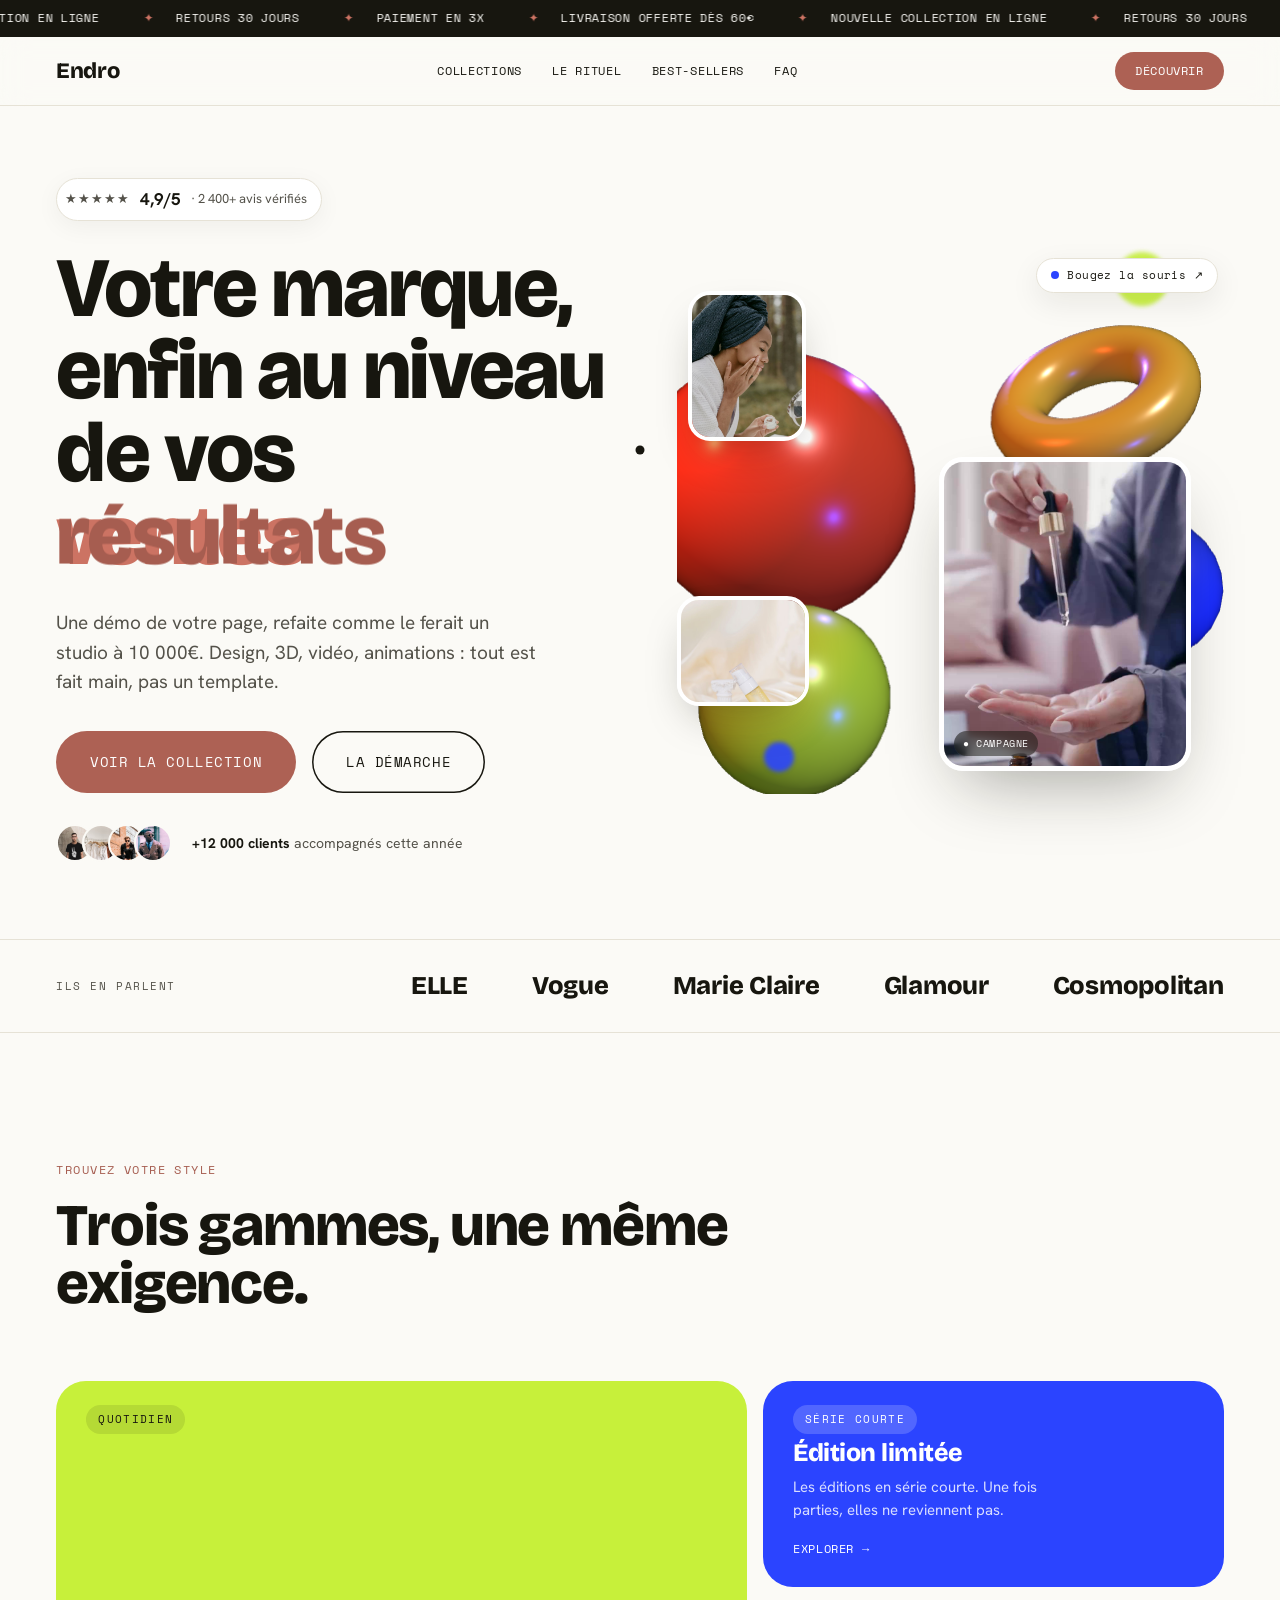
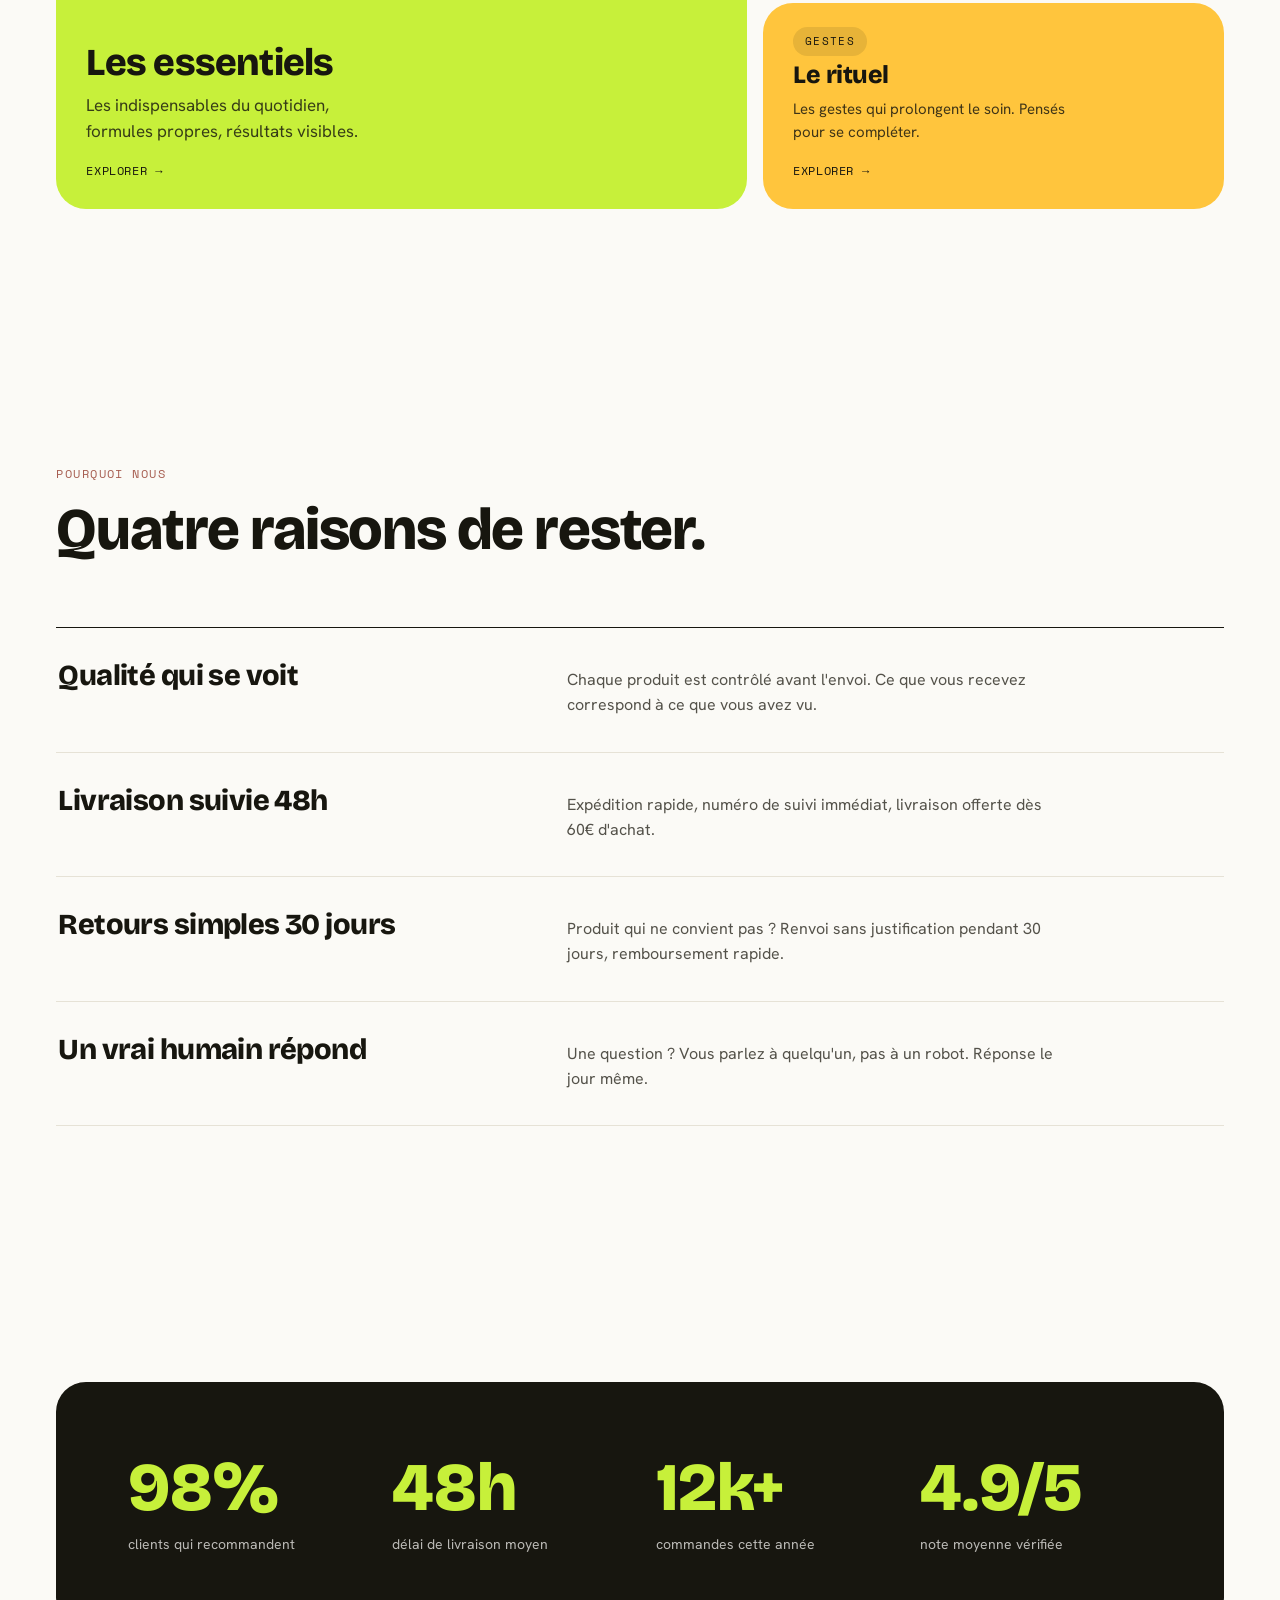
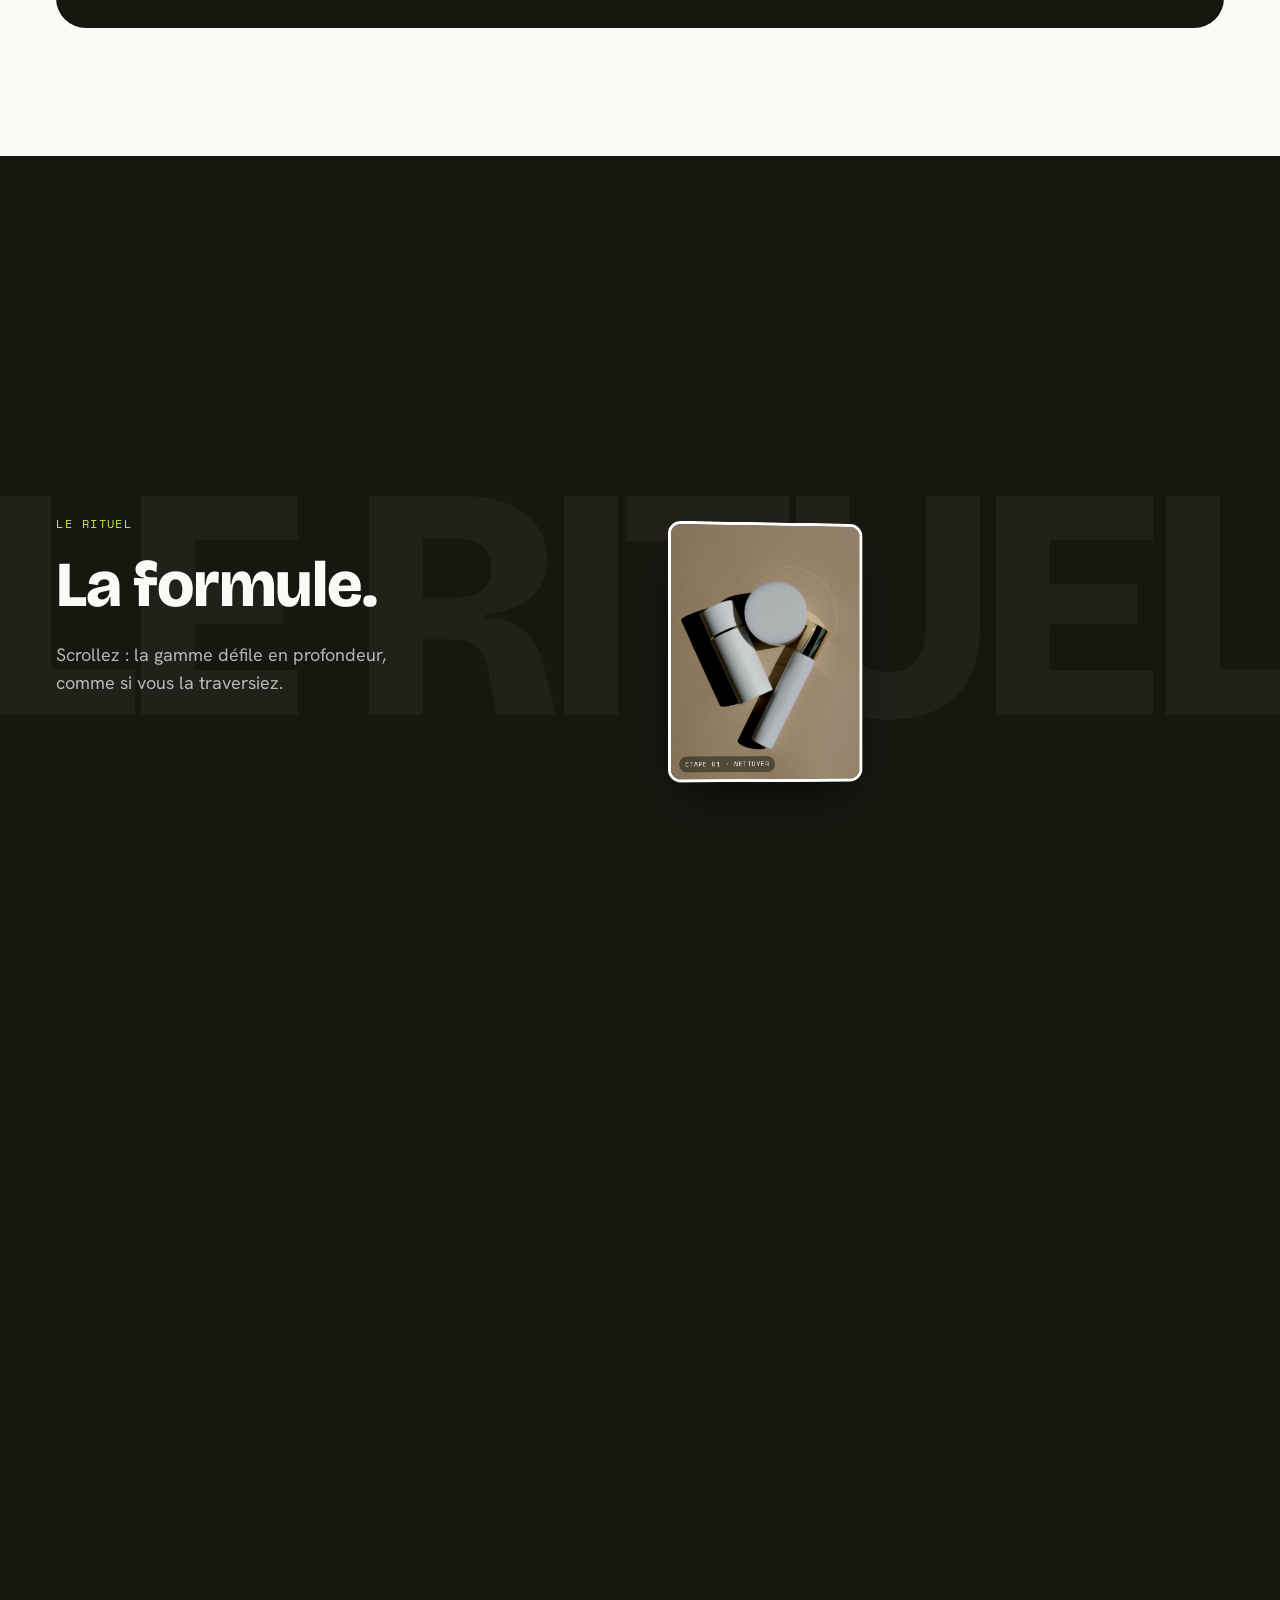
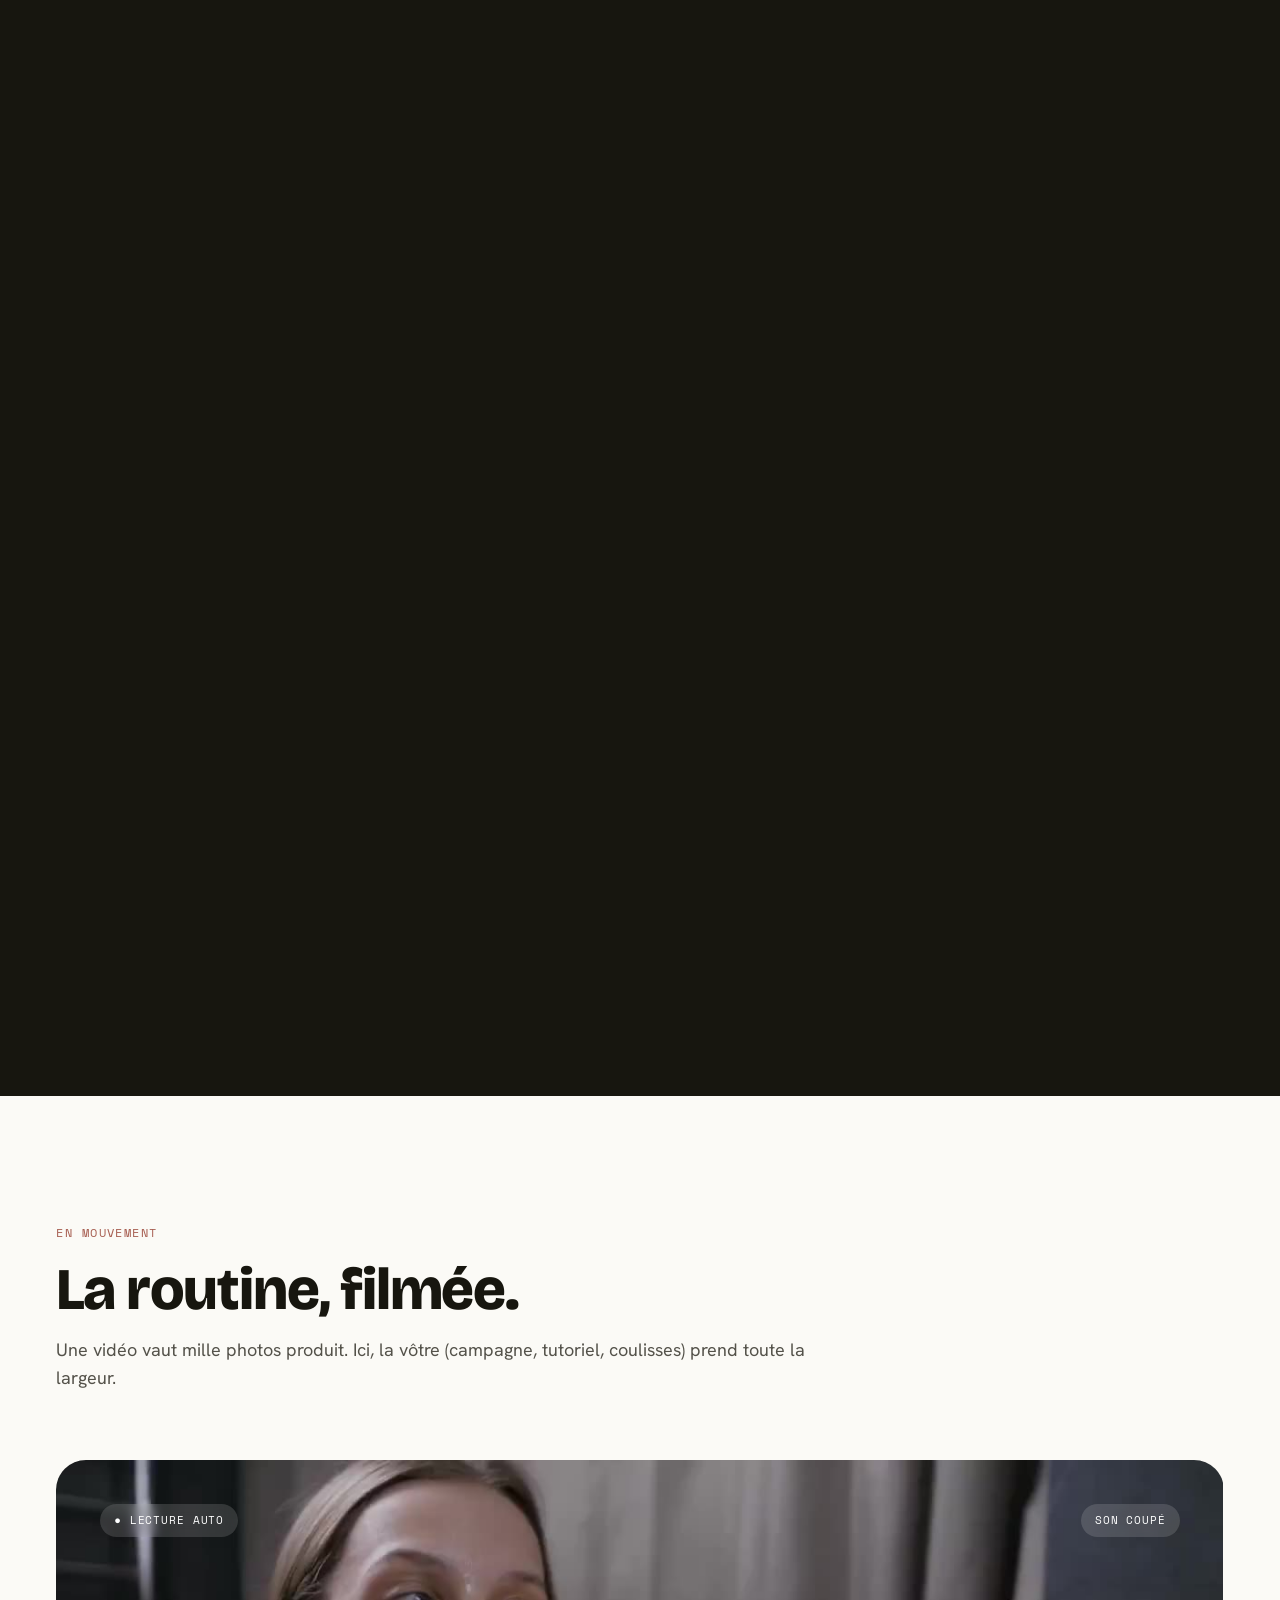
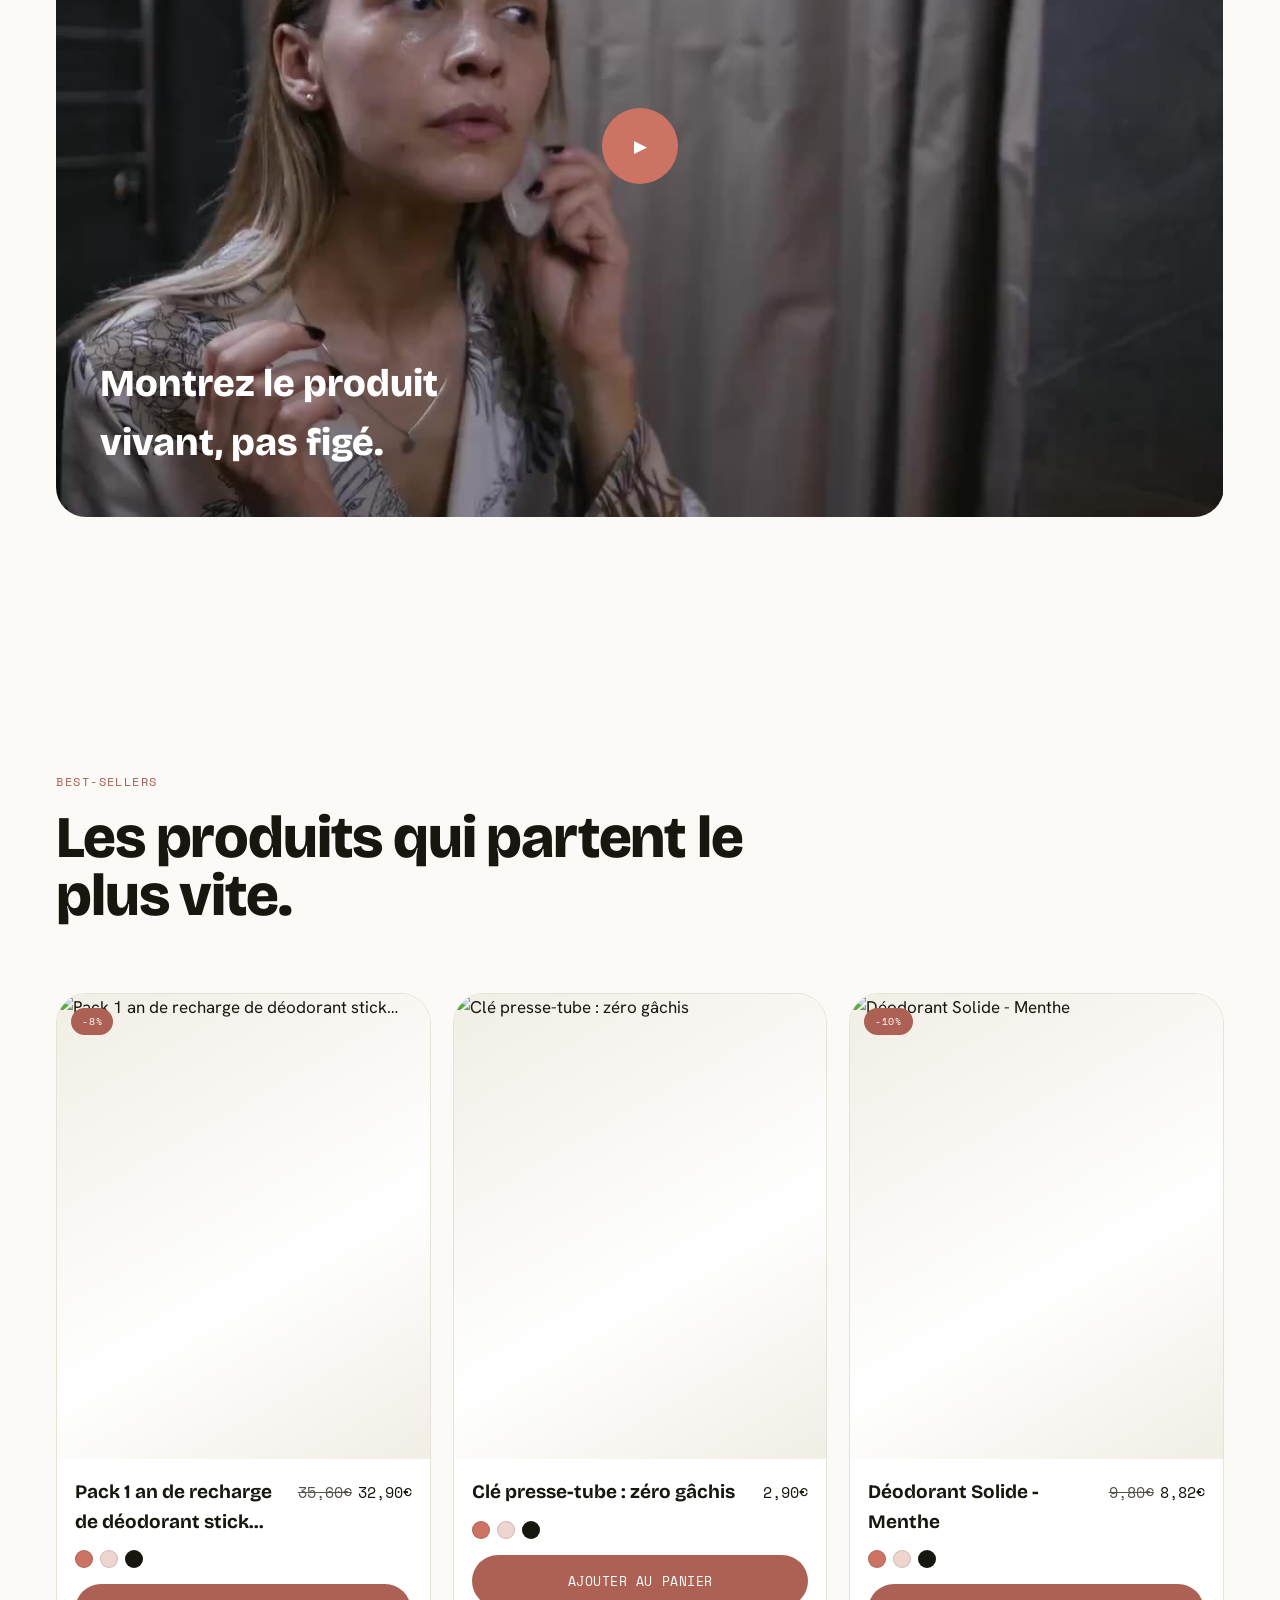
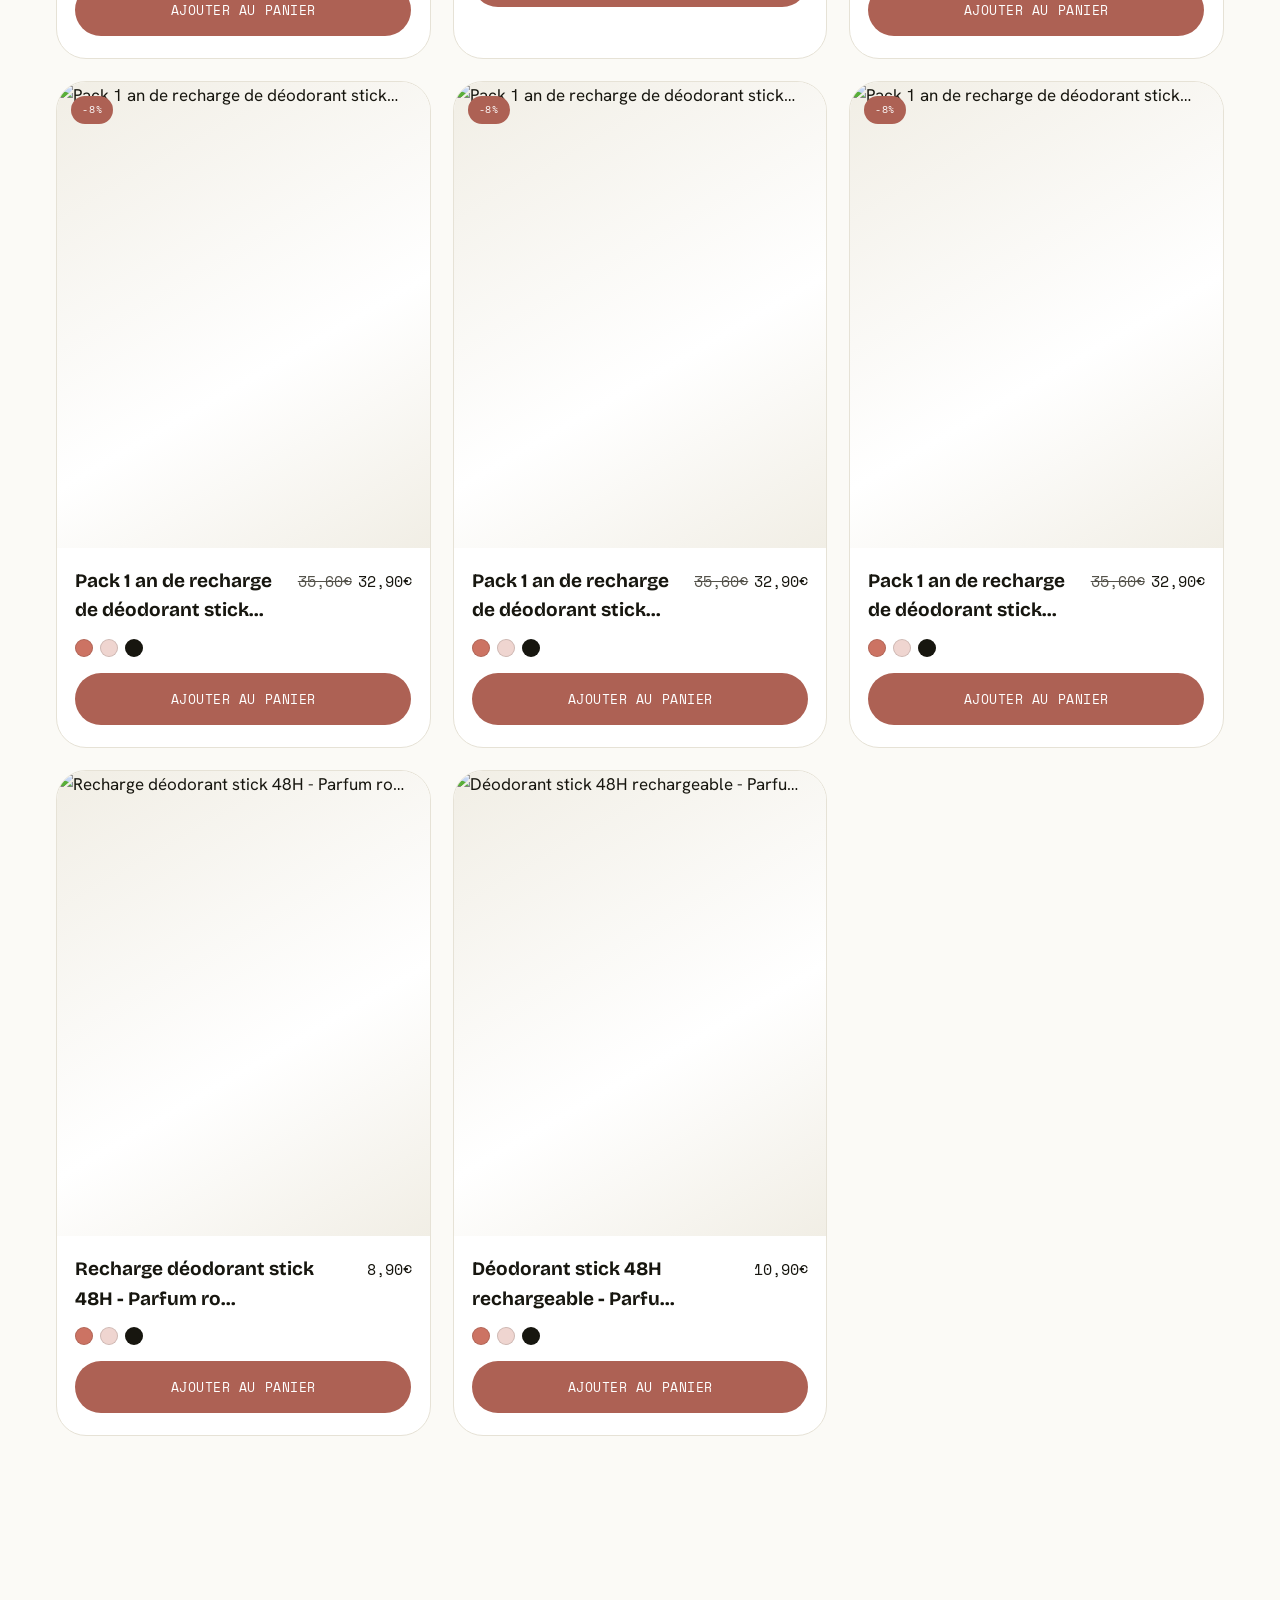
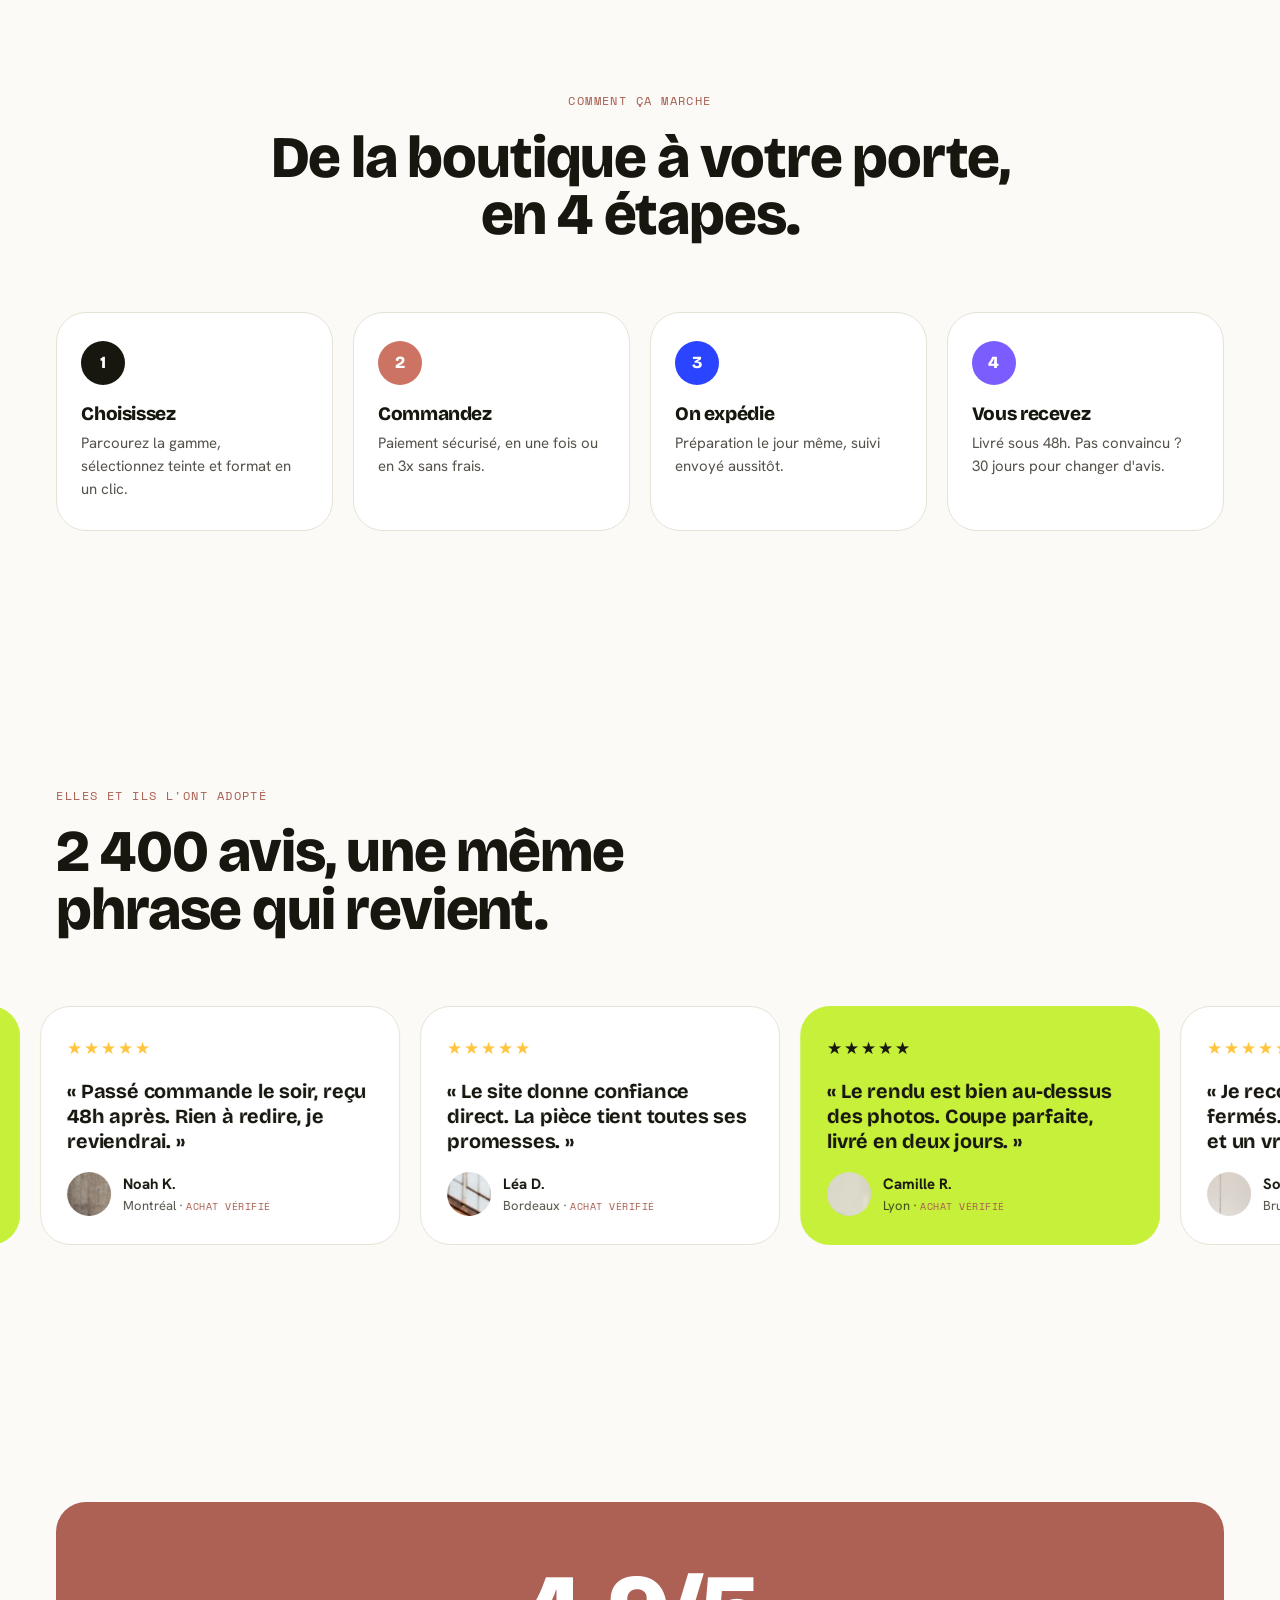
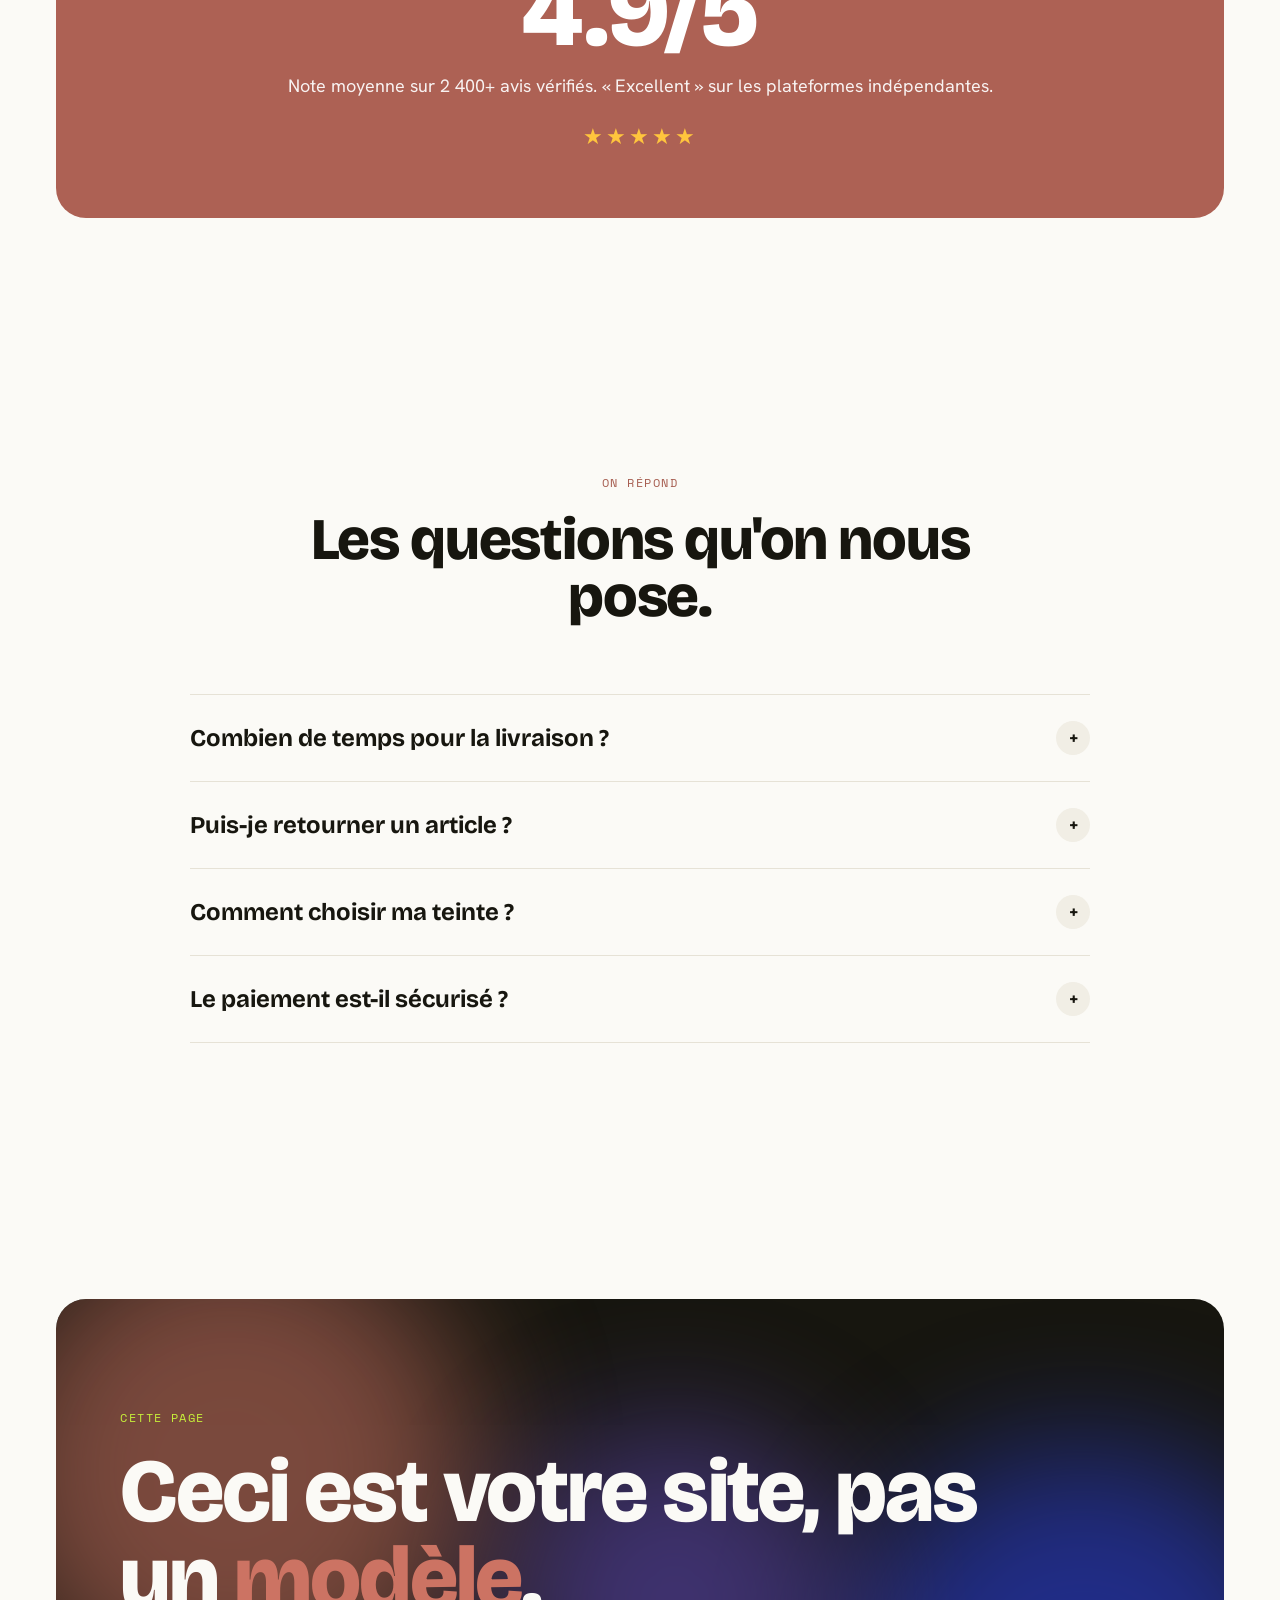
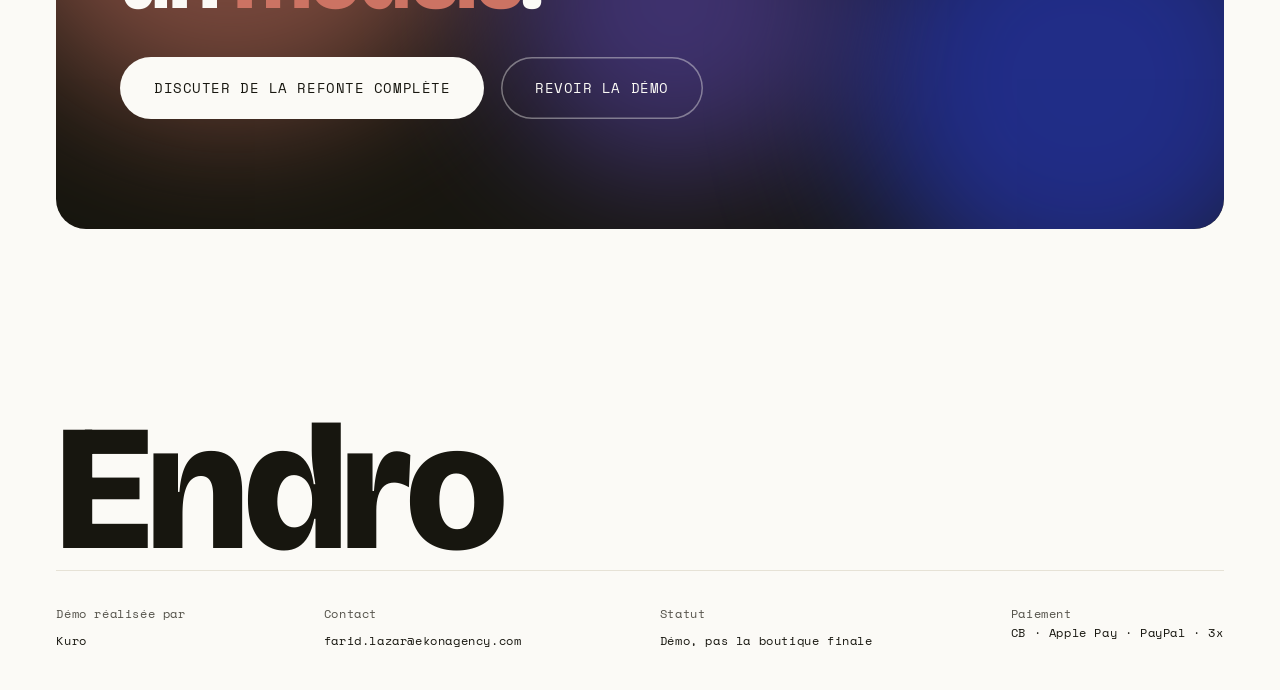
==== endro/index.html @ c8b5a2d0 "Demos beaute (corrections: compteurs, reveals CSS/IO, sections redesign, photos rituel coherentes)" ====
<!doctype html>
<html lang="fr" class="no-js">
<head>
<meta charset="utf-8">
<meta name="viewport" content="width=device-width, initial-scale=1">
<title>Endro · Démo</title>
<meta name="description" content="Démo premium personnalisée · Endro.">
<meta name="theme-color" content="#FBFAF6">
<meta property="og:type" content="website">
<meta property="og:title" content="Endro · Démo premium">
<meta property="og:description" content="Votre marque, enfin au niveau de vos ventes.">
<link rel="icon" href="data:image/svg+xml,%3Csvg xmlns='http://www.w3.org/2000/svg' viewBox='0 0 32 32'%3E%3Crect width='32' height='32' rx='8' fill='%23CC7363'/%3E%3Cpath d='M9 22 L16 9 L23 22 Z' fill='%23fff'/%3E%3C/svg%3E">
<script>document.documentElement.className="js";</script>
<link rel="stylesheet" href="fonts/fonts-local.css">
<link rel="stylesheet" href="styles.css">
</head>
<body>
<!-- ==== PERSO PROSPECT: Endro, farid.lazar@ekonagency.com, images assets/img/, couleur --brand ==== -->

<div class="cursor" aria-hidden="true"></div>

<div class="loader" id="loader" aria-hidden="true">
  <div class="loader__c"><span id="loaderCount">0</span></div>
  <div class="loader__l">Préparation de votre démo</div>
  <div class="loader__bar" id="loaderBar"></div>
</div>

<!-- PROMO BAR -->
<div class="promo" aria-hidden="true">
  <div class="promo__row" id="promoRow">
    <span>Livraison offerte dès 60€</span><span>Nouvelle collection en ligne</span><span>Retours 30 jours</span><span>Paiement en 3x</span>
    <span>Livraison offerte dès 60€</span><span>Nouvelle collection en ligne</span><span>Retours 30 jours</span><span>Paiement en 3x</span>
  </div>
</div>

<!-- NAV -->
<nav class="nav">
  <a class="nav__mark" href="#top" data-swap="logo">Endro</a>
  <div class="nav__links">
    <a href="#pillars">Collections</a>
    <a href="#story">Le rituel</a>
    <a href="#prods">Best-sellers</a>
    <a href="#faq">FAQ</a>
  </div>
  <a class="nav__cta" data-magnetic href="#closing">Découvrir</a>
</nav>

<!-- HERO -->
<header class="hero wrap" id="top">
  <div class="hero__grid">
    <div class="hero__col">
      <div class="hero__badge" data-anim="rise">
        <span class="hero__stars" role="img" aria-label="Noté 4,9 sur 5">★★★★★</span>
        <b>4,9/5</b><span>· 2 400+ avis vérifiés</span>
      </div>
      <h1 class="hero__title" data-anim="rise">Votre marque, <span class="hl">enfin</span> au niveau de vos <span class="rotator" id="rotator"><span class="rotator__w" style="color:var(--brand)">ventes</span><span class="rotator__w" style="color:var(--cobalt)">marges</span><span class="rotator__w" style="color:var(--violet)">ambitions</span><span class="rotator__w" style="color:var(--brand-d)">résultats</span></span></h1>
      <p class="hero__sub" data-anim="rise">Une démo de votre page, refaite comme le ferait un studio à 10 000€. Design, 3D, vidéo, animations : tout est fait main, pas un template.</p>
      <div class="hero__cta" data-anim="rise">
        <a class="btn btn--lg" data-magnetic href="#prods"><span>Voir la collection</span></a>
        <a class="btn btn--out btn--lg" data-magnetic href="#closing"><span>La démarche</span></a>
      </div>
      <div class="hero__proof" data-anim="rise">
        <div class="hero__avatars">
          <i style="background-image:url(assets/img/av5.jpg)"></i>
          <i style="background-image:url(assets/img/av2.jpg)"></i>
          <i style="background-image:url(assets/img/av6.jpg)"></i>
          <i style="background-image:url(assets/img/av1.jpg)"></i>
        </div>
        <p><b>+12 000 clients</b> accompagnés cette année</p>
      </div>
    </div>

    <div class="hero__col">
      <div class="hero__stage">
        <div class="hero__blob" aria-hidden="true"></div>
        <canvas class="hero__canvas" id="heroCanvas" aria-hidden="true"></canvas>
        <span class="deco deco--lg deco--lime" data-float="0.5" style="right:10%;top:1%"></span>
        <span class="deco deco--md deco--cobalt" data-float="0.9" style="left:16%;bottom:4%"></span>
        <span class="deco deco--sm deco--sun" data-float="1.2" style="right:34%;bottom:26%"></span>
        <div class="bubble bubble--a" data-anim="pop" data-float="0.6"><img class="imgcover" src="assets/img/beauty-hero-a.jpg" alt="Soin visage en application"></div>
        <div class="bubble bubble--b" data-anim="pop" data-float="1.0"><img class="imgcover" src="assets/img/beauty-hero-b.jpg" alt="Produit de soin signature"></div>
        <div class="hero__video" data-anim="pop" data-float="0.35">
          <video autoplay muted loop playsinline poster="assets/hero-poster.jpg">
            <source src="assets/hero-film.mp4" type="video/mp4"></video>
          <span class="lbl">● Campagne</span>
        </div>
        <div class="hero__tag hero__tag--b" data-anim="pop" style="top:2%;right:1%;bottom:auto">Bougez la souris ↗</div>
      </div>
    </div>
  </div>
</header>

<!-- PRESS -->
<section class="press">
  <div class="wrap press__in">
    <span class="press__label">Ils en parlent</span>
    <div class="press__logos" data-anim="rise">
      <span>ELLE</span><span>Vogue</span><span>Marie Claire</span><span>Glamour</span><span>Cosmopolitan</span>
    </div>
  </div>
</section>

<!-- PILLARS -->
<section class="section wrap" id="pillars">
  <div class="section__head">
    <p class="section__k eyebrow" data-anim="rise">Trouvez votre style</p>
    <h2 class="section__h" data-anim="rise">Trois gammes, une même exigence.</h2>
  </div>
  <div class="pillars">
    <a class="pillar pillar--1" data-anim="rise" href="#prods">
      <span class="pillar__tag">Quotidien</span>
      <h3 class="pillar__h">Les essentiels</h3>
      <p class="pillar__p">Les indispensables du quotidien, formules propres, résultats visibles.</p>
      <span class="pillar__link">Explorer</span>
    </a>
    <a class="pillar pillar--2" data-anim="rise" href="#prods">
      <span class="pillar__tag">Série courte</span>
      <h3 class="pillar__h">Édition limitée</h3>
      <p class="pillar__p">Les éditions en série courte. Une fois parties, elles ne reviennent pas.</p>
      <span class="pillar__link">Explorer</span>
    </a>
    <a class="pillar pillar--3" data-anim="rise" href="#prods">
      <span class="pillar__tag">Gestes</span>
      <h3 class="pillar__h">Le rituel</h3>
      <p class="pillar__p">Les gestes qui prolongent le soin. Pensés pour se compléter.</p>
      <span class="pillar__link">Explorer</span>
    </a>
  </div>
</section>

<!-- BENEFITS -->
<section class="section wrap">
  <div class="section__head">
    <p class="section__k eyebrow" data-anim="rise">Pourquoi nous</p>
    <h2 class="section__h" data-anim="rise">Quatre raisons de rester.</h2>
  </div>
  <div class="benefits">
    <div class="benefit" data-anim="rise"><h3 class="benefit__h">Qualité qui se voit</h3><p class="benefit__p">Chaque produit est contrôlé avant l'envoi. Ce que vous recevez correspond à ce que vous avez vu.</p></div>
    <div class="benefit" data-anim="rise"><h3 class="benefit__h">Livraison suivie 48h</h3><p class="benefit__p">Expédition rapide, numéro de suivi immédiat, livraison offerte dès 60€ d'achat.</p></div>
    <div class="benefit" data-anim="rise"><h3 class="benefit__h">Retours simples 30 jours</h3><p class="benefit__p">Produit qui ne convient pas ? Renvoi sans justification pendant 30 jours, remboursement rapide.</p></div>
    <div class="benefit" data-anim="rise"><h3 class="benefit__h">Un vrai humain répond</h3><p class="benefit__p">Une question ? Vous parlez à quelqu'un, pas à un robot. Réponse le jour même.</p></div>
  </div>
</section>

<!-- STATS -->
<section class="section wrap">
  <div class="stats">
    <div class="stats__grid">
      <div data-anim="rise"><div class="stat__v" data-count="98" data-suffix="%">0</div><div class="stat__l">clients qui recommandent</div></div>
      <div data-anim="rise"><div class="stat__v" data-count="48" data-suffix="h">0</div><div class="stat__l">délai de livraison moyen</div></div>
      <div data-anim="rise"><div class="stat__v" data-count="12" data-suffix="k+">0</div><div class="stat__l">commandes cette année</div></div>
      <div data-anim="rise"><div class="stat__v" data-count="4.9" data-decimals="1" data-suffix="/5">0</div><div class="stat__l">note moyenne vérifiée</div></div>
    </div>
  </div>
</section>

<!-- STORY · scrollytelling 3D -->
<section class="story" id="story">
  <div class="story__pin" id="storyPin">
    <div class="story__bgword" data-float="0.3" aria-hidden="true">LE RITUEL</div>
    <div class="story__copy">
      <p class="story__k">Le rituel</p>
      <div class="story__steps">
        <h2 class="story__h">
          <span class="story__step">La formule.</span>
          <span class="story__step">La texture.</span>
          <span class="story__step">Le résultat.</span>
          <span class="story__step">La vôtre.</span>
        </h2>
      </div>
      <p class="story__p">Scrollez : la gamme défile en profondeur, comme si vous la traversiez.</p>
    </div>
    <div class="story__stage" id="storyStage">
      <figure class="story__card"><img src="assets/img/beauty-01.jpg" alt="Rituel étape 01"><figcaption class="story__cap">Étape 01 · Nettoyer</figcaption></figure>
      <figure class="story__card"><img src="assets/img/beauty-02.jpg" alt="Rituel étape 02"><figcaption class="story__cap">Étape 02 · Traiter</figcaption></figure>
      <figure class="story__card"><img src="assets/img/beauty-03.jpg" alt="Rituel étape 03"><figcaption class="story__cap">Étape 03 · Hydrater</figcaption></figure>
      <figure class="story__card"><img src="assets/img/beauty-04.jpg" alt="Rituel étape 04"><figcaption class="story__cap">Étape 04 · Protéger</figcaption></figure>
    </div>
  </div>
</section>

<!-- VIDEO -->
<section class="section wrap">
  <div class="section__head">
    <p class="section__k eyebrow" data-anim="rise">En mouvement</p>
    <h2 class="section__h" data-anim="rise">La routine, filmée.</h2>
    <p class="section__p" data-anim="rise">Une vidéo vaut mille photos produit. Ici, la vôtre (campagne, tutoriel, coulisses) prend toute la largeur.</p>
  </div>
  <div class="video" data-anim="rise">
    <video autoplay muted loop playsinline poster="assets/lookbook-poster.jpg">
      <source src="assets/lookbook.mp4" type="video/mp4">
    </video>
    <div class="video__ov">
      <div class="top">
        <span class="video__badge">● Lecture auto</span>
        <span class="video__badge">Son coupé</span>
      </div>
      <div class="video__play" aria-hidden="true">▶</div>
      <div class="video__cap">Montrez le produit vivant, pas figé.</div>
    </div>
  </div>
  <!-- PROD (invisible visiteur) : zone vidéo a remplacer par la video du prospect (campagne, reseaux, lookbook). -->

</section>

<!-- PRODUCTS -->
<section class="section wrap" id="prods">
  <div class="section__head">
    <p class="section__k eyebrow" data-anim="rise">Best-sellers</p>
    <h2 class="section__h" data-anim="rise">Les produits qui partent le plus vite.</h2>
  </div>
  <div class="prods" id="prodGrid"></div>
</section>

<!-- STEPS -->
<section class="section wrap" id="steps">
  <div class="section__head section__head--center">
    <p class="section__k eyebrow" data-anim="rise">Comment ça marche</p>
    <h2 class="section__h" data-anim="rise">De la boutique à votre porte, en 4 étapes.</h2>
  </div>
  <div class="steps">
    <div class="step" data-anim="rise"><div class="step__n">1</div><h3 class="step__h">Choisissez</h3><p class="step__p">Parcourez la gamme, sélectionnez teinte et format en un clic.</p></div>
    <div class="step" data-anim="rise"><div class="step__n">2</div><h3 class="step__h">Commandez</h3><p class="step__p">Paiement sécurisé, en une fois ou en 3x sans frais.</p></div>
    <div class="step" data-anim="rise"><div class="step__n">3</div><h3 class="step__h">On expédie</h3><p class="step__p">Préparation le jour même, suivi envoyé aussitôt.</p></div>
    <div class="step" data-anim="rise"><div class="step__n">4</div><h3 class="step__h">Vous recevez</h3><p class="step__p">Livré sous 48h. Pas convaincu ? 30 jours pour changer d'avis.</p></div>
  </div>
</section>

<!-- TESTIMONIALS -->
<section class="section wrap">
  <div class="section__head">
    <p class="section__k eyebrow" data-anim="rise">Elles et ils l'ont adopté</p>
    <h2 class="section__h" data-anim="rise">2 400 avis, une même phrase qui revient.</h2>
  </div>
  <div class="treel" id="treel"><div class="treel__track" id="treelTrack"></div></div>
  <!-- PROD (invisible visiteur) : avis d'exemple, a remplacer par les vrais avis du prospect (jamais inventes). -->

</section>

<!-- BIG PROOF -->
<section class="section wrap">
  <div class="bigproof" data-anim="rise">
    <div class="bigproof__v"><span data-count="4.9" data-decimals="1">0</span>/5</div>
    <p class="bigproof__p">Note moyenne sur 2 400+ avis vérifiés. « Excellent » sur les plateformes indépendantes.</p>
    <div class="bigproof__stars" role="img" aria-label="Noté 4,9 sur 5">★★★★★</div>
  </div>
</section>

<!-- FAQ -->
<section class="section wrap" id="faq">
  <div class="section__head section__head--center">
    <p class="section__k eyebrow" data-anim="rise">On répond</p>
    <h2 class="section__h" data-anim="rise">Les questions qu'on nous pose.</h2>
  </div>
  <div class="faq">
    <div class="faq__item"><button class="faq__q">Combien de temps pour la livraison ?<span class="faq__ico">+</span></button><div class="faq__a"><p>Préparation le jour même pour toute commande passée avant 15h. Livraison suivie sous 48h en moyenne, offerte dès 60€ d'achat.</p></div></div>
    <div class="faq__item"><button class="faq__q">Puis-je retourner un article ?<span class="faq__ico">+</span></button><div class="faq__a"><p>Oui, 30 jours pour changer d'avis, sans justification. Remboursement dès réception du retour, généralement sous 3 jours ouvrés.</p></div></div>
    <div class="faq__item"><button class="faq__q">Comment choisir ma teinte ?<span class="faq__ico">+</span></button><div class="faq__a"><p>Chaque fiche produit détaille teintes et types de peau. En cas de doute, notre équipe répond le jour même pour vous orienter.</p></div></div>
    <div class="faq__item"><button class="faq__q">Le paiement est-il sécurisé ?<span class="faq__ico">+</span></button><div class="faq__a"><p>Paiement 100% sécurisé (CB, Apple Pay, PayPal) et possibilité de régler en 3x sans frais dès 100€.</p></div></div>
  </div>
</section>

<!-- CLOSING -->
<section class="section wrap" id="closing">
  <div class="closing">
    <div class="closing__glow" aria-hidden="true"><span class="g1"></span><span class="g2"></span><span class="g3"></span></div>
    <div class="closing__in">
      <p class="closing__k eyebrow" style="color:var(--lime)" data-anim="rise">Cette page</p>
      <h2 class="closing__h" data-anim="rise">Ceci est votre site, pas un <em>modèle</em>.</h2>
      <div class="closing__cta" data-anim="rise">
        <a class="btn btn--ink btn--lg" data-magnetic href="mailto:farid.lazar@ekonagency.com"><span>Discuter de la refonte complète</span></a>
        <a class="btn btn--out btn--lg" data-magnetic href="#prods" style="box-shadow:inset 0 0 0 1.5px rgba(251,250,246,.4); color:var(--paper)"><span>Revoir la démo</span></a>
      </div>
    </div>
  </div>
</section>

<!-- FOOTER -->
<footer class="footer wrap">
  <div class="footer__mark" data-swap="logo-big">Endro</div>
  <div class="footer__grid">
    <div class="footer__col">Démo réalisée par<br><a href="mailto:farid.lazar@ekonagency.com">Kuro</a></div>
    <div class="footer__col">Contact<br><a href="mailto:farid.lazar@ekonagency.com">farid.lazar@ekonagency.com</a></div>
    <div class="footer__col">Statut<br><a href="#top">Démo, pas la boutique finale</a></div>
    <div class="footer__col">Paiement<br><span style="color:var(--ink)">CB · Apple Pay · PayPal · 3x</span></div>
  </div>
</footer>

<script src="lib/lenis.min.js"></script>
<script src="lib/gsap.min.js"></script>
<script src="lib/ScrollTrigger.min.js"></script>
<script src="lib/three.min.js"></script>
<style id="brandvars">:root{--brand:#CC7363;--cta:#AD6154;--brand-d:#A65D50}</style>
<script>window.__DEMO_PRODUCTS=[{"n": "Pack 1 an de recharge de déodorant stick…", "p": "32,90€", "o": "35,60€", "c": ["#CC7363", "#EFD5D0", "#17160F"], "flag": "-8%", "a": "https://cdn.shopify.com/s/files/1/0262/5313/1854/files/pack-1-an-de-recharge-de-deodorant-stick-pro-age-menopause-endro-cosmetiques-coffret-7675093.webp?v=1782558009", "b": "https://cdn.shopify.com/s/files/1/0262/5313/1854/files/duo-deodorant-stick-recharge-48h-pro-age-menopause-endro-cosmetiques-deodorant-5738653.png?v=1778580813"}, {"n": "Clé presse-tube : zéro gâchis", "p": "2,90€", "o": "", "c": ["#CC7363", "#EFD5D0", "#17160F"], "flag": "", "a": "https://cdn.shopify.com/s/files/1/0262/5313/1854/files/cle-presse-tube-zero-gachis-endro-cosmetiques-cle-presse-tube-5154107.webp?v=1770046099", "b": "https://cdn.shopify.com/s/files/1/0262/5313/1854/files/cle-presse-tube-zero-gachis-endro-cosmetiques-488150.png?v=1770033010"}, {"n": "Déodorant Solide - Menthe", "p": "8,82€", "o": "9,80€", "c": ["#CC7363", "#EFD5D0", "#17160F"], "flag": "-10%", "a": "https://cdn.shopify.com/s/files/1/0262/5313/1854/files/deodorant-solide-menthe-endro-cosmetiques-deodorant-2200722.webp?v=1773360431", "b": "https://cdn.shopify.com/s/files/1/0262/5313/1854/files/deodorant-solide-menthe-endro-cosmetiques-deodorant-564168.webp?v=1773234158"}, {"n": "Pack 1 an de recharge de déodorant stick…", "p": "32,90€", "o": "35,60€", "c": ["#CC7363", "#EFD5D0", "#17160F"], "flag": "-8%", "a": "https://cdn.shopify.com/s/files/1/0262/5313/1854/files/pack-1-an-de-recharge-de-deodorant-stick-rose-framboise-endro-cosmetiques-coffret-5856426.webp?v=1782558009", "b": "https://cdn.shopify.com/s/files/1/0262/5313/1854/files/recharge-deodorant-stick-48h-parfum-rose-framboise-endro-cosmetiques-deodorant-2346941.png?v=1778083766"}, {"n": "Pack 1 an de recharge de déodorant stick…", "p": "32,90€", "o": "35,60€", "c": ["#CC7363", "#EFD5D0", "#17160F"], "flag": "-8%", "a": "https://cdn.shopify.com/s/files/1/0262/5313/1854/files/pack-1-an-de-recharge-de-deodorant-stick-eclat-de-soleil-endro-cosmetiques-coffret-3891939.webp?v=1782558009", "b": "https://cdn.shopify.com/s/files/1/0262/5313/1854/files/duo-deodorant-stick-recharge-48h-parfum-eclat-de-soleil-endro-cosmetiques-deodorant-7181210.png?v=1778580817"}, {"n": "Pack 1 an de recharge de déodorant stick…", "p": "32,90€", "o": "35,60€", "c": ["#CC7363", "#EFD5D0", "#17160F"], "flag": "-8%", "a": "https://cdn.shopify.com/s/files/1/0262/5313/1854/files/pack-1-an-de-recharge-de-deodorant-stick-fraicheur-vegetale-endro-cosmetiques-coffret-3540487.webp?v=1782558011", "b": "https://cdn.shopify.com/s/files/1/0262/5313/1854/files/duo-deodorant-stick-recharge-mixte-48h-parfum-fraicheur-vegetale-endro-cosmetiques-deodorant-6116703.png?v=1778580813"}, {"n": "Recharge déodorant stick 48H - Parfum ro…", "p": "8,90€", "o": "", "c": ["#CC7363", "#EFD5D0", "#17160F"], "flag": "", "a": "https://cdn.shopify.com/s/files/1/0262/5313/1854/files/recharge-deodorant-stick-parfum-rose-framboise-endro-cosmetiques-deodorant-2880653.webp?v=1770046094", "b": "https://cdn.shopify.com/s/files/1/0262/5313/1854/files/recharge-deodorant-stick-48h-parfum-rose-framboise-endro-cosmetiques-deodorant-5282081.png?v=1778083767"}, {"n": "Déodorant stick 48H rechargeable - Parfu…", "p": "10,90€", "o": "", "c": ["#CC7363", "#EFD5D0", "#17160F"], "flag": "", "a": "https://cdn.shopify.com/s/files/1/0262/5313/1854/files/deodorant-stick-rechargeable-parfum-rose-framboise-endro-cosmetiques-deodorant-3651432.webp?v=1770046095", "b": "https://cdn.shopify.com/s/files/1/0262/5313/1854/files/recharge-deodorant-stick-48h-parfum-rose-framboise-endro-cosmetiques-deodorant-2346941.png?v=1778083766"}];</script>
<script src="app.js"></script>
</body>
</html>
---- endro/fonts/fonts-local.css ----
/* Polices auto-hébergées (0 CDN) */
@font-face{ font-family:'Bricolage Grotesque'; font-weight:400 800; font-display:swap;
  src:url('./bricolage.woff2') format('woff2'); }
@font-face{ font-family:'Hanken Grotesk'; font-weight:400 700; font-display:swap;
  src:url('./hanken.woff2') format('woff2'); }
@font-face{ font-family:'Space Mono'; font-weight:400; font-display:swap;
  src:url('./spacemono.woff2') format('woff2'); }
---- endro/styles.css ----
/* =========================================================
   DÉMO PREMIUM V3 · clair & vif, storefront conversion
   Réf langage: Space Goods (light/vivid/social proof) + 3D interactif
   Motion: Lenis + GSAP/ScrollTrigger + Three.js (cluster 3D hero)
   Perso prospect: :root (couleur marque = --brand) + data-swap
   ========================================================= */

:root{
  --paper:   #FBFAF6;
  --paper-2: #F1EEE5;
  --card:    #FFFFFF;
  --ink:     #17160F;
  --ink-soft:#54524A;      /* AA sur --paper */
  --line:    #E6E2D6;

  /* accents vifs */
  --brand:   #FF4D2E;      /* accent vif marque (3D, graphique, large) · swap par prospect */
  --cta:     #D53810;      /* fond des zones à petit texte blanc · AA 4.77 sur blanc */
  --brand-d: #C0330F;      /* petit texte rouge · AA sur clair (5.6:1) */
  --lime:    #C7F03A;
  --cobalt:  #2B44FF;
  --violet:  #7B5CFF;
  --sun:     #FFC53D;

  --f-display:'Bricolage Grotesque', sans-serif;
  --f-body:   'Hanken Grotesk', sans-serif;
  --f-mono:   'Space Mono', monospace;

  --gutter: clamp(20px, 4.4vw, 80px);
  --container: 1420px;
  --r: 18px; --r-lg: 30px; --r-pill: 999px;

  --e-out: cubic-bezier(.16,1,.3,1);
  --e-io:  cubic-bezier(.76,0,.24,1);
}

*{ box-sizing:border-box; margin:0; padding:0; }
html{ background:var(--paper); }
.lenis.lenis-smooth{ scroll-behavior:auto !important; }
.lenis.lenis-stopped{ overflow:hidden; }

body{ background:var(--paper); color:var(--ink); font-family:var(--f-body);
  font-size:17px; line-height:1.55; -webkit-font-smoothing:antialiased; overflow-x:hidden; }
@media (prefers-reduced-motion: reduce){ *{ animation-duration:.001ms !important; transition-duration:.001ms !important; } }

img,video{ display:block; max-width:100%; }
a{ color:inherit; text-decoration:none; }
button{ font-family:inherit; cursor:pointer; border:none; background:none; color:inherit; }
:focus-visible{ outline:3px solid var(--cobalt); outline-offset:3px; border-radius:4px; }

.wrap{ max-width:var(--container); margin-inline:auto; padding-inline:var(--gutter); }
.mono{ font-family:var(--f-mono); font-size:12px; letter-spacing:.08em; text-transform:uppercase; }
.eyebrow{ font-family:var(--f-mono); font-size:12px; letter-spacing:.12em; text-transform:uppercase; color:var(--brand-d); }

h1,h2,h3{ font-family:var(--f-display); font-weight:800; line-height:.98; letter-spacing:-.02em; }

/* custom cursor */
.cursor{ position:fixed; top:0; left:0; z-index:9999; pointer-events:none; width:9px; height:9px;
  border-radius:50%; background:var(--ink); transform:translate(-50%,-50%);
  transition:width .35s var(--e-out), height .35s var(--e-out), background .3s, mix-blend-mode .3s; }
.cursor--big{ width:56px; height:56px; background:var(--brand); mix-blend-mode:multiply; }
@media (hover:none),(pointer:coarse){ .cursor{ display:none; } }

/* loader */
.loader{ position:fixed; inset:0; z-index:10000; background:var(--ink); color:var(--paper);
  display:flex; align-items:flex-end; justify-content:space-between; padding:var(--gutter); }
.loader__c{ font-family:var(--f-display); font-weight:800; font-size:clamp(70px,17vw,240px); line-height:.8; }
.loader__l{ font-family:var(--f-mono); font-size:12px; letter-spacing:.14em; text-transform:uppercase; color:rgba(251,250,246,.5); }
.loader__bar{ position:absolute; left:0; bottom:0; height:3px; width:0; background:var(--brand); }

/* buttons */
.btn{ position:relative; display:inline-flex; align-items:center; gap:11px; font-family:var(--f-mono);
  font-size:13px; letter-spacing:.04em; text-transform:uppercase; padding:16px 26px; border-radius:var(--r-pill);
  background:var(--cta); color:#fff; overflow:hidden; isolation:isolate; will-change:transform; }
.btn span{ position:relative; z-index:2; }
.btn::before{ content:""; position:absolute; inset:0; z-index:1; background:var(--ink); transform:translateY(101%); transition:transform .5s var(--e-out); }
.btn:hover::before{ transform:translateY(0); }
.btn--ink{ background:var(--ink); color:#fff; } .btn--ink::before{ background:var(--cta); }
.btn--out{ background:transparent; color:var(--ink); box-shadow:inset 0 0 0 1.5px var(--ink); }
.btn--out::before{ background:var(--ink); } .btn--out:hover{ color:#fff; }
.btn--lg{ padding:20px 34px; font-size:14px; }

/* =========================================================
   PROMO BAR + NAV
   ========================================================= */
.promo{ background:var(--ink); color:var(--paper); overflow:hidden; padding:9px 0; }
.promo__row{ display:flex; white-space:nowrap; will-change:transform; }
.promo__row span{ font-family:var(--f-mono); font-size:12px; letter-spacing:.06em; text-transform:uppercase; padding-inline:22px; display:inline-flex; gap:22px; align-items:center; }
.promo__row span::before{ content:"✦"; color:var(--brand); }

.nav{ position:sticky; top:0; z-index:200; background:color-mix(in srgb, var(--paper) 82%, transparent);
  backdrop-filter:blur(14px); -webkit-backdrop-filter:blur(14px); border-bottom:1px solid var(--line);
  display:flex; align-items:center; justify-content:space-between; padding:15px var(--gutter); }
.nav__mark{ font-family:var(--f-display); font-weight:800; font-size:22px; letter-spacing:-.02em; }
.nav__links{ display:flex; gap:30px; }
.nav__links a{ font-family:var(--f-mono); font-size:12px; letter-spacing:.06em; text-transform:uppercase; position:relative; padding:4px 0; }
.nav__links a::after{ content:""; position:absolute; left:0; bottom:0; width:0; height:2px; background:var(--brand); transition:width .45s var(--e-out); }
.nav__links a:hover::after{ width:100%; }
.nav__cta{ font-family:var(--f-mono); font-size:12px; letter-spacing:.05em; text-transform:uppercase; background:var(--cta); color:#fff; padding:10px 20px; border-radius:var(--r-pill); }
@media (max-width:880px){ .nav__links{ display:none; } }

/* =========================================================
   HERO
   ========================================================= */
.hero{ position:relative; padding-top:clamp(40px,6vw,72px); padding-bottom:clamp(40px,6vw,80px); overflow:hidden; }
.hero__grid{ display:grid; grid-template-columns:1.02fr .98fr; gap:clamp(24px,4vw,64px); align-items:center; }
@media (max-width:940px){ .hero__grid{ grid-template-columns:1fr; } }
.hero__badge{ display:inline-flex; align-items:center; gap:10px; background:var(--card); border:1px solid var(--line);
  border-radius:var(--r-pill); padding:7px 14px 7px 8px; margin-bottom:26px; box-shadow:0 6px 24px rgba(23,22,15,.05); }
.hero__stars{ color:var(--sun); font-size:14px; letter-spacing:1px; }
.hero__badge b{ font-weight:700; } .hero__badge span{ color:var(--ink-soft); font-size:13px; }
.hero__title{ font-size:clamp(46px,6.6vw,88px); margin-bottom:24px; }
.rotator{ position:relative; display:inline-grid; vertical-align:top; overflow:hidden; padding-bottom:.08em; }
.rotator__w{ grid-area:1/1; opacity:0; white-space:nowrap; will-change:transform,opacity; }
.no-js .rotator__w:first-child{ opacity:1; }
.hero__title .hl{ position:relative; white-space:nowrap; color:var(--ink); }
.hero__title .hl::after{ content:""; position:absolute; left:-.04em; right:-.04em; bottom:.06em; height:.36em; z-index:-1;
  background:var(--lime); border-radius:6px; transform:scaleX(0); transform-origin:left; }
.hero__title.is-in .hl::after{ transform:scaleX(1); transition:transform .8s .5s var(--e-out); }
.hero__sub{ font-size:19px; color:var(--ink-soft); max-width:44ch; margin-bottom:34px; }
.hero__cta{ display:flex; align-items:center; gap:16px; flex-wrap:wrap; margin-bottom:32px; }
.hero__proof{ display:flex; align-items:center; gap:20px; flex-wrap:wrap; }
.hero__avatars{ display:flex; }
.hero__avatars i{ width:38px; height:38px; border-radius:50%; border:2px solid var(--paper); margin-left:-12px; background-size:cover; }
.hero__avatars i:first-child{ margin-left:0; }
.hero__proof p{ font-size:14px; color:var(--ink-soft); } .hero__proof b{ color:var(--ink); }

.hero__stage{ position:relative; aspect-ratio:1/1; }
.hero__canvas{ position:absolute; inset:0; width:100%; height:100%; }
.hero__blob{ position:absolute; inset:6% 6%; z-index:-1; border-radius:46% 54% 58% 42%/46% 44% 56% 54%;
  background:radial-gradient(120% 120% at 30% 25%, var(--sun), var(--brand) 55%, var(--violet)); filter:blur(4px); opacity:.16;
  animation:blob 14s var(--e-io) infinite alternate; }
@keyframes blob{ to{ border-radius:54% 46% 42% 58%/58% 56% 44% 42%; transform:rotate(12deg) scale(1.05); } }
.hero__tag{ position:absolute; z-index:3; background:var(--card); border:1px solid var(--line); border-radius:var(--r-pill);
  padding:8px 14px; font-family:var(--f-mono); font-size:11px; letter-spacing:.04em; box-shadow:0 10px 30px rgba(23,22,15,.08); display:flex; align-items:center; gap:8px; }
.hero__tag::before{ content:""; width:8px; height:8px; border-radius:50%; }
.hero__tag--a{ top:14%; left:-2%; } .hero__tag--a::before{ background:var(--brand); }
.hero__tag--b{ bottom:16%; right:-3%; } .hero__tag--b::before{ background:var(--cobalt); }
@media (max-width:940px){ .hero__stage{ max-width:520px; margin-inline:auto; } }

/* =========================================================
   MARQUEE / PRESS
   ========================================================= */
.press{ border-block:1px solid var(--line); padding:26px 0; }
.press__in{ display:flex; align-items:center; gap:clamp(30px,6vw,80px); justify-content:space-between; flex-wrap:wrap; }
.press__label{ font-family:var(--f-mono); font-size:11px; letter-spacing:.14em; text-transform:uppercase; color:var(--ink-soft); }
.press__logos{ display:flex; align-items:center; gap:clamp(24px,5vw,64px); flex-wrap:wrap; opacity:.72; }
.press__logos span{ font-family:var(--f-display); font-weight:800; font-size:clamp(18px,2vw,26px); letter-spacing:-.01em; }

/* =========================================================
   SECTION scaffolding
   ========================================================= */
.section{ padding-block:clamp(72px,10vw,130px); }
.section__head{ max-width:760px; margin-bottom:clamp(40px,6vw,68px); }
.section__head--center{ margin-inline:auto; text-align:center; }
.section__k{ margin-bottom:18px; }
.section__h{ font-size:clamp(32px,4.6vw,60px); }
.section__p{ margin-top:18px; font-size:18px; color:var(--ink-soft); }

/* PILLARS : composition asymetrique (une gamme mise en avant, sans numeros) */
.pillars{ display:grid; grid-template-columns:1.5fr 1fr; grid-auto-rows:1fr; gap:16px; }
@media (max-width:860px){ .pillars{ grid-template-columns:1fr; } }
.pillar{ position:relative; border-radius:var(--r-lg); padding:32px 30px 28px; min-height:206px; overflow:hidden;
  display:flex; flex-direction:column; justify-content:flex-end; color:var(--ink); transition:transform .5s var(--e-out); }
.pillar--1{ grid-row:span 2; min-height:400px; }
@media (max-width:860px){ .pillar--1{ grid-row:auto; min-height:280px; } }
.pillar:hover{ transform:translateY(-8px); }
.pillar--1{ background:var(--lime); } .pillar--2{ background:var(--cobalt); color:#fff; } .pillar--3{ background:var(--sun); }
.pillar__tag{ position:absolute; top:24px; left:30px; font-family:var(--f-mono); font-size:11px; letter-spacing:.12em; text-transform:uppercase;
  padding:6px 12px; border-radius:var(--r-pill); background:rgba(23,22,15,.10); }
.pillar--2 .pillar__tag{ background:rgba(255,255,255,.18); }
.pillar__h{ font-size:25px; margin-bottom:10px; }
.pillar--1 .pillar__h{ font-size:clamp(30px,3vw,38px); }
.pillar__p{ font-size:15px; opacity:.82; margin-bottom:18px; max-width:34ch; }
.pillar--1 .pillar__p{ font-size:17px; max-width:30ch; }
.pillar__link{ font-family:var(--f-mono); font-size:12px; letter-spacing:.05em; text-transform:uppercase; display:inline-flex; gap:8px; align-items:center; }
.pillar__link::after{ content:"→"; transition:transform .4s var(--e-out); } .pillar:hover .pillar__link::after{ transform:translateX(6px); }

/* BENEFITS : liste editoriale reglee (pas de numeros, pas de cartes, pas d'icones) */
.benefits{ display:block; border-top:1px solid var(--ink); }
.benefit{ display:grid; grid-template-columns:0.85fr 1.25fr; gap:clamp(20px,5vw,64px); align-items:baseline;
  padding:clamp(22px,3vw,34px) 2px; border-bottom:1px solid var(--line); background:transparent; }
@media (max-width:680px){ .benefit{ grid-template-columns:1fr; gap:8px; } }
.benefit__h{ font-size:clamp(21px,2.5vw,29px); margin:0; }
.benefit__p{ color:var(--ink-soft); font-size:16px; max-width:54ch; margin:0; }

/* STATS */
.stats{ background:var(--ink); color:var(--paper); border-radius:var(--r-lg); padding:clamp(44px,6vw,72px); }
.stats__grid{ display:grid; grid-template-columns:repeat(4,1fr); gap:32px; }
@media (max-width:760px){ .stats__grid{ grid-template-columns:1fr 1fr; gap:36px 24px; } }
.stat__v{ font-family:var(--f-display); font-weight:800; font-size:clamp(40px,5.4vw,68px); line-height:1; color:var(--lime); }
.stat__l{ margin-top:12px; font-size:14px; color:rgba(251,250,246,.72); }

/* VIDEO */
.video{ position:relative; border-radius:var(--r-lg); overflow:hidden; background:var(--ink); aspect-ratio:16/9; }
.video video{ width:100%; height:100%; object-fit:cover; }
.video__ov{ position:absolute; inset:0; display:flex; flex-direction:column; justify-content:space-between; padding:clamp(24px,4vw,44px); pointer-events:none; }
.video__ov .top{ display:flex; justify-content:space-between; color:#fff; }
.video__badge{ font-family:var(--f-mono); font-size:11px; letter-spacing:.08em; text-transform:uppercase; background:rgba(255,255,255,.14); backdrop-filter:blur(6px); padding:8px 14px; border-radius:var(--r-pill); }
.video__play{ width:76px; height:76px; border-radius:50%; background:var(--brand); color:#fff; display:grid; place-items:center; align-self:center; margin:auto; }
.video__cap{ color:#fff; font-family:var(--f-display); font-weight:800; font-size:clamp(22px,3vw,38px); max-width:16ch; }
.video__note{ margin-top:16px; font-family:var(--f-mono); font-size:11px; letter-spacing:.06em; text-transform:uppercase; color:var(--ink-soft); }

/* PRODUCTS */
.prods{ display:grid; grid-template-columns:repeat(3,1fr); gap:22px; }
@media (max-width:900px){ .prods{ grid-template-columns:1fr 1fr; } }
@media (max-width:560px){ .prods{ grid-template-columns:1fr; } }
.prod{ background:var(--card); border:1px solid var(--line); border-radius:var(--r-lg); overflow:hidden; transition:transform .5s var(--e-out), box-shadow .5s var(--e-out); }
.prod:hover{ transform:translateY(-6px); box-shadow:0 24px 50px -20px rgba(23,22,15,.25); }
.prod__media{ position:relative; aspect-ratio:4/5; overflow:hidden; }
.prod__media .media{ position:absolute; inset:0; transition:transform .7s var(--e-out), opacity .5s; }
.prod__media .media--b{ opacity:0; }
.prod:hover .media--a{ opacity:0; } .prod:hover .media--b{ opacity:1; transform:scale(1.04); }
.prod__flag{ position:absolute; top:14px; left:14px; z-index:3; background:var(--cta); color:#fff; font-family:var(--f-mono); font-size:10px; letter-spacing:.06em; text-transform:uppercase; padding:6px 11px; border-radius:var(--r-pill); }
.prod__wish{ position:absolute; top:12px; right:12px; z-index:3; width:38px; height:38px; border-radius:50%; background:rgba(255,255,255,.9); display:grid; place-items:center; opacity:0; transform:translateY(-6px); transition:.4s var(--e-out); }
.prod:hover .prod__wish{ opacity:1; transform:translateY(0); }
.prod__body{ padding:18px 18px 22px; }
.prod__row{ display:flex; justify-content:space-between; align-items:baseline; gap:12px; }
.prod__name{ font-family:var(--f-display); font-weight:700; font-size:19px; }
.prod__price{ font-family:var(--f-mono); font-size:15px; } .prod__price s{ color:var(--ink-soft); margin-right:6px; }
.prod__rate{ margin-top:8px; font-size:13px; color:var(--ink-soft); } .prod__rate b{ color:var(--sun); }
.prod__sw{ display:flex; gap:7px; margin-top:14px; }
.prod__sw i{ width:18px; height:18px; border-radius:50%; box-shadow:inset 0 0 0 1px rgba(23,22,15,.15); }
.prod__add{ margin-top:16px; width:100%; justify-content:center; }

/* STEPS (how it works) */
.steps{ display:grid; grid-template-columns:repeat(4,1fr); gap:20px; }
@media (max-width:860px){ .steps{ grid-template-columns:1fr 1fr; } }
@media (max-width:480px){ .steps{ grid-template-columns:1fr; } }
.step{ background:var(--card); border:1px solid var(--line); border-radius:var(--r-lg); padding:28px 24px; }
.step__n{ width:44px; height:44px; border-radius:50%; background:var(--ink); color:#fff; display:grid; place-items:center; font-family:var(--f-display); font-weight:800; margin-bottom:20px; }
.step:nth-child(2) .step__n{ background:var(--brand); } .step:nth-child(3) .step__n{ background:var(--cobalt); } .step:nth-child(4) .step__n{ background:var(--violet); }
.step__h{ font-size:19px; margin-bottom:8px; } .step__p{ font-size:15px; color:var(--ink-soft); }

/* TESTIMONIALS */
.testis{ display:grid; grid-template-columns:repeat(3,1fr); gap:20px; }
@media (max-width:900px){ .testis{ grid-template-columns:1fr; max-width:560px; margin-inline:auto; } }
/* carrousel avis (façon Space Goods, auto-scroll + pause hover) */
.treel{ overflow:hidden; margin-inline:calc(var(--gutter)*-1); padding-inline:var(--gutter); }
.treel__track{ display:flex; gap:20px; width:max-content; will-change:transform; }
.treel .tcard{ flex:0 0 clamp(280px,30vw,360px); min-height:100%; }
.no-js .treel, .treel.is-native{ overflow-x:auto; }
.no-js .treel__track, .treel.is-native .treel__track{ width:max-content; }
.tcard{ background:var(--card); border:1px solid var(--line); border-radius:var(--r-lg); padding:28px 26px; display:flex; flex-direction:column; gap:18px; }
.tcard--hl{ background:var(--lime); border-color:transparent; }
.tcard__stars{ color:var(--sun); letter-spacing:2px; } .tcard--hl .tcard__stars{ color:var(--ink); }
.tcard__q{ font-family:var(--f-display); font-weight:700; font-size:20px; line-height:1.25; letter-spacing:-.01em; }
.tcard__who{ display:flex; align-items:center; gap:12px; margin-top:auto; }
.tcard__who i{ width:44px; height:44px; border-radius:50%; background-size:cover; background:var(--paper-2); }
.tcard__name{ font-weight:700; font-size:15px; } .tcard__meta{ font-size:13px; color:var(--ink-soft); }
.tcard--hl .tcard__meta{ color:#3c4a17; }
.tcard__vp{ font-family:var(--f-mono); font-size:10px; letter-spacing:.05em; text-transform:uppercase; color:var(--brand-d); }

/* BIG PROOF band */
.bigproof{ background:var(--cta); color:#fff; border-radius:var(--r-lg); padding:clamp(40px,6vw,64px); text-align:center; }
.bigproof__v{ font-family:var(--f-display); font-weight:800; font-size:clamp(48px,8vw,110px); line-height:.9; }
.bigproof__p{ margin-top:14px; font-size:18px; opacity:.92; }
.bigproof__stars{ font-size:22px; letter-spacing:3px; margin-top:20px; color:var(--sun); }

/* FAQ */
.faq{ max-width:900px; margin-inline:auto; }
.faq__item{ border-top:1px solid var(--line); }
.faq__item:last-child{ border-bottom:1px solid var(--line); }
.faq__q{ width:100%; text-align:left; display:flex; justify-content:space-between; align-items:center; gap:20px;
  padding:26px 0; font-family:var(--f-display); font-weight:700; font-size:clamp(18px,2.2vw,24px); }
.faq__ico{ flex:none; width:34px; height:34px; border-radius:50%; background:var(--paper-2); display:grid; place-items:center; transition:.4s var(--e-out); font-size:18px; }
.faq__item.open .faq__ico{ background:var(--cta); color:#fff; transform:rotate(45deg); }
.faq__a{ overflow:hidden; height:0; }
.faq__a p{ padding-bottom:26px; color:var(--ink-soft); font-size:16px; max-width:70ch; }

/* CLOSING */
.closing{ position:relative; background:var(--ink); color:var(--paper); border-radius:var(--r-lg); overflow:hidden; padding:clamp(56px,9vw,110px) clamp(28px,5vw,80px); }
.closing__glow{ position:absolute; inset:0; z-index:0; overflow:hidden; border-radius:inherit; }
.closing__glow span{ position:absolute; border-radius:50%; filter:blur(70px); opacity:.55; }
.closing__glow .g1{ width:42%; aspect-ratio:1; left:-6%; top:-14%; background:var(--brand); }
.closing__glow .g2{ width:40%; aspect-ratio:1; right:-8%; bottom:-16%; background:var(--cobalt); opacity:.5; }
.closing__glow .g3{ width:30%; aspect-ratio:1; left:38%; top:24%; background:var(--violet); opacity:.4; }
.closing__in{ position:relative; z-index:2; }
.closing__k{ color:var(--lime); margin-bottom:20px; }
.closing__h{ font-size:clamp(40px,7vw,96px); max-width:16ch; margin-bottom:34px; }
.closing__h em{ font-style:normal; color:var(--brand); }
.closing__cta{ display:flex; gap:16px; flex-wrap:wrap; }
.closing__cta .btn--ink{ background:var(--paper); color:var(--ink); } .closing__cta .btn--ink::before{ background:var(--cta); }
.closing__cta .btn--ink:hover{ color:#fff; }

/* FOOTER */
.footer{ padding-block:60px 40px; }
.footer__grid{ display:flex; justify-content:space-between; flex-wrap:wrap; gap:24px; padding-top:34px; border-top:1px solid var(--line); }
.footer__col{ font-family:var(--f-mono); font-size:12px; letter-spacing:.05em; color:var(--ink-soft); }
.footer__col a{ display:block; margin-top:8px; color:var(--ink); }
.footer__mark{ font-family:var(--f-display); font-weight:800; font-size:clamp(60px,14vw,180px); line-height:.8; letter-spacing:-.03em; margin-bottom:10px; }

/* images */
.media__img{ position:absolute; inset:0; width:100%; height:100%; object-fit:cover; }
.imgcover{ width:100%; height:100%; object-fit:cover; display:block; }

/* =========================================================
   HERO · visuel augmenté : 3D + vidéo + bulles
   ========================================================= */
.hero__video{ position:absolute; z-index:3; width:46%; aspect-ratio:4/5; right:6%; bottom:4%;
  border-radius:24px; overflow:hidden; box-shadow:0 30px 70px -24px rgba(23,22,15,.4); border:5px solid #fff;
  transform:rotate(2.5deg); will-change:transform; }
.hero__video video{ width:100%; height:100%; object-fit:cover; }
.hero__video .lbl{ position:absolute; left:10px; bottom:10px; z-index:2; font-family:var(--f-mono); font-size:10px;
  letter-spacing:.06em; text-transform:uppercase; color:#fff; background:rgba(23,22,15,.5); backdrop-filter:blur(6px); padding:5px 9px; border-radius:var(--r-pill); }
.bubble{ position:absolute; z-index:4; border-radius:22px; overflow:hidden; box-shadow:0 20px 46px -18px rgba(23,22,15,.4);
  border:4px solid #fff; will-change:transform; }
.bubble--a{ width:118px; height:150px; left:2%; top:8%; transform:rotate(-6deg); }
.bubble--b{ width:132px; height:110px; left:0%; bottom:16%; transform:rotate(5deg); }
@media (max-width:940px){ .hero__video{ width:54%; } .bubble--a{ width:92px; height:118px; } .bubble--b{ width:104px; height:88px; } }
@media (hover:none),(pointer:coarse){ .hero__tag--b{ display:none; } }

/* bulles décoratives couleur (blur) */
.deco{ position:absolute; border-radius:50%; filter:blur(2px); z-index:0; pointer-events:none; opacity:.9; will-change:transform; }
.deco--sm{ width:16px; height:16px; } .deco--md{ width:30px; height:30px; } .deco--lg{ width:54px; height:54px; }
.deco--coral{ background:var(--brand); } .deco--lime{ background:var(--lime); } .deco--cobalt{ background:var(--cobalt); }
.deco--sun{ background:var(--sun); } .deco--violet{ background:var(--violet); }

/* =========================================================
   STORY · scrollytelling 3D (images qui surgissent en profondeur)
   ========================================================= */
.story{ position:relative; background:var(--ink); color:var(--paper); }
.story__pin{ height:100svh; position:relative; overflow:hidden; perspective:1300px; display:flex; align-items:center; }
.story__bgword{ position:absolute; inset:0; display:flex; align-items:center; justify-content:center;
  font-family:var(--f-display); font-weight:800; font-size:clamp(120px,26vw,420px); color:rgba(255,255,255,.045);
  letter-spacing:-.03em; white-space:nowrap; z-index:0; will-change:transform; }
.story__copy{ position:relative; z-index:5; width:min(560px,86%); margin-left:var(--gutter); }
.story__k{ font-family:var(--f-mono); font-size:12px; letter-spacing:.12em; text-transform:uppercase; color:var(--lime); margin-bottom:18px; }
.story__steps{ position:relative; height:1.06em; overflow:hidden; font-size:clamp(34px,5vw,72px); }
.story__h{ font-family:var(--f-display); font-weight:800; font-size:inherit; line-height:1.02; letter-spacing:-.02em; margin:0; }
.story__step{ position:absolute; inset:0; opacity:0; line-height:1.02; white-space:nowrap; }
.story__p{ margin-top:22px; font-size:18px; color:rgba(251,250,246,.7); max-width:38ch; }
.story__stage{ position:absolute; inset:0; z-index:3; transform-style:preserve-3d; pointer-events:none; }
.story__card{ position:absolute; top:50%; left:58%; width:clamp(240px,26vw,380px); aspect-ratio:3/4;
  border-radius:22px; overflow:hidden; box-shadow:0 40px 90px -30px rgba(0,0,0,.7); border:5px solid #fff;
  opacity:0; will-change:transform,opacity; }
.story__card img{ width:100%; height:100%; object-fit:cover; }
.story__cap{ position:absolute; left:14px; bottom:12px; z-index:2; color:#fff; font-family:var(--f-mono); font-size:11px;
  letter-spacing:.05em; text-transform:uppercase; background:rgba(23,22,15,.5); padding:5px 10px; border-radius:var(--r-pill); }

/* fallback statique (touch / reduced / no-JS) : rangée horizontale */
.story.is-static .story__pin{ height:auto; display:block; padding-block:64px; perspective:none; }
.story.is-static .story__bgword{ display:none; }
.story.is-static .story__stage{ position:relative; inset:auto; display:flex; gap:16px; overflow-x:auto;
  padding:28px var(--gutter) 8px; transform:none; -webkit-overflow-scrolling:touch; }
.story.is-static .story__card{ position:relative; top:auto; left:auto; opacity:1; flex:0 0 clamp(200px,66vw,280px); }
.no-js .story__stage{ position:relative; inset:auto; display:flex; gap:16px; overflow-x:auto; padding:28px var(--gutter); }
.no-js .story__card{ position:relative; top:auto; left:auto; opacity:1; flex:0 0 260px; }

/* media placeholder (remplacé par visuel prospect) */
.media{ position:relative; overflow:hidden; width:100%; height:100%;
  background:linear-gradient(150deg, var(--paper-2), #fff 60%, var(--paper-2)); }
.media--tint1{ background:linear-gradient(150deg, color-mix(in srgb,var(--lime) 40%,#fff), #fff); }
.media--tint2{ background:linear-gradient(150deg, color-mix(in srgb,var(--cobalt) 22%,#fff), #fff); }
.media--tint3{ background:linear-gradient(150deg, color-mix(in srgb,var(--sun) 40%,#fff), #fff); }
.media--tint4{ background:linear-gradient(150deg, color-mix(in srgb,var(--violet) 26%,#fff), #fff); }
.media--tint5{ background:linear-gradient(150deg, color-mix(in srgb,var(--brand) 26%,#fff), #fff); }
.media__label{ position:absolute; left:14px; bottom:14px; z-index:2; font-family:var(--f-mono); font-size:10px;
  letter-spacing:.05em; text-transform:uppercase; color:var(--ink-soft); background:rgba(255,255,255,.7); padding:5px 9px; border-radius:8px; }
.media__word{ position:absolute; inset:0; display:grid; place-items:center; font-family:var(--f-display); font-weight:800;
  font-size:clamp(40px,7vw,86px); color:rgba(23,22,15,.08); letter-spacing:-.02em; }

/* reveal base : transitions natives (independant du ticker JS, ne peut pas geler) */
.js [data-anim]{ opacity:0; transform:translateY(30px); transition:opacity .75s cubic-bezier(.22,.61,.36,1), transform .75s cubic-bezier(.22,.61,.36,1); }
.js [data-anim="pop"]{ transform:scale(.85); }
.js [data-anim].is-in{ opacity:1; transform:none; }
.js .prod.is-in{ transition:transform .5s var(--e-out), box-shadow .5s var(--e-out), opacity .5s; }
.no-js [data-anim]{ opacity:1 !important; transform:none !important; }
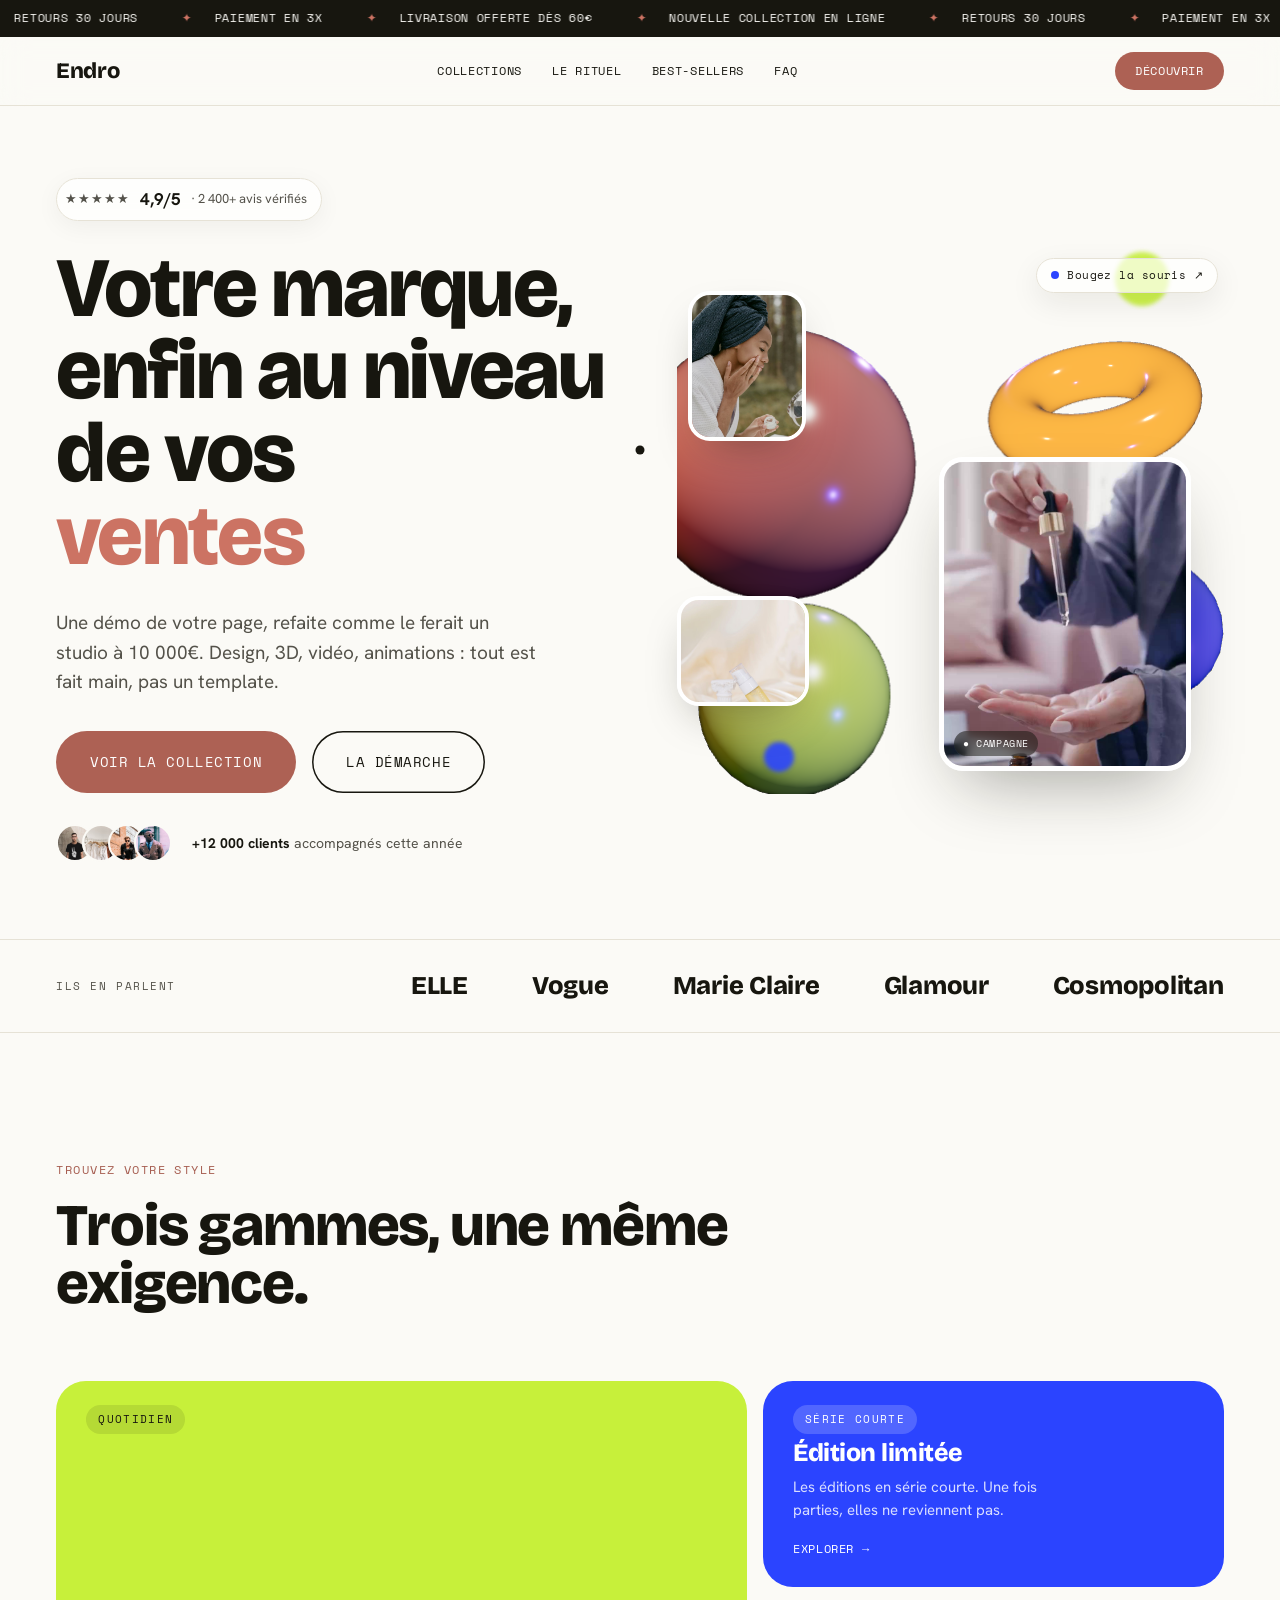
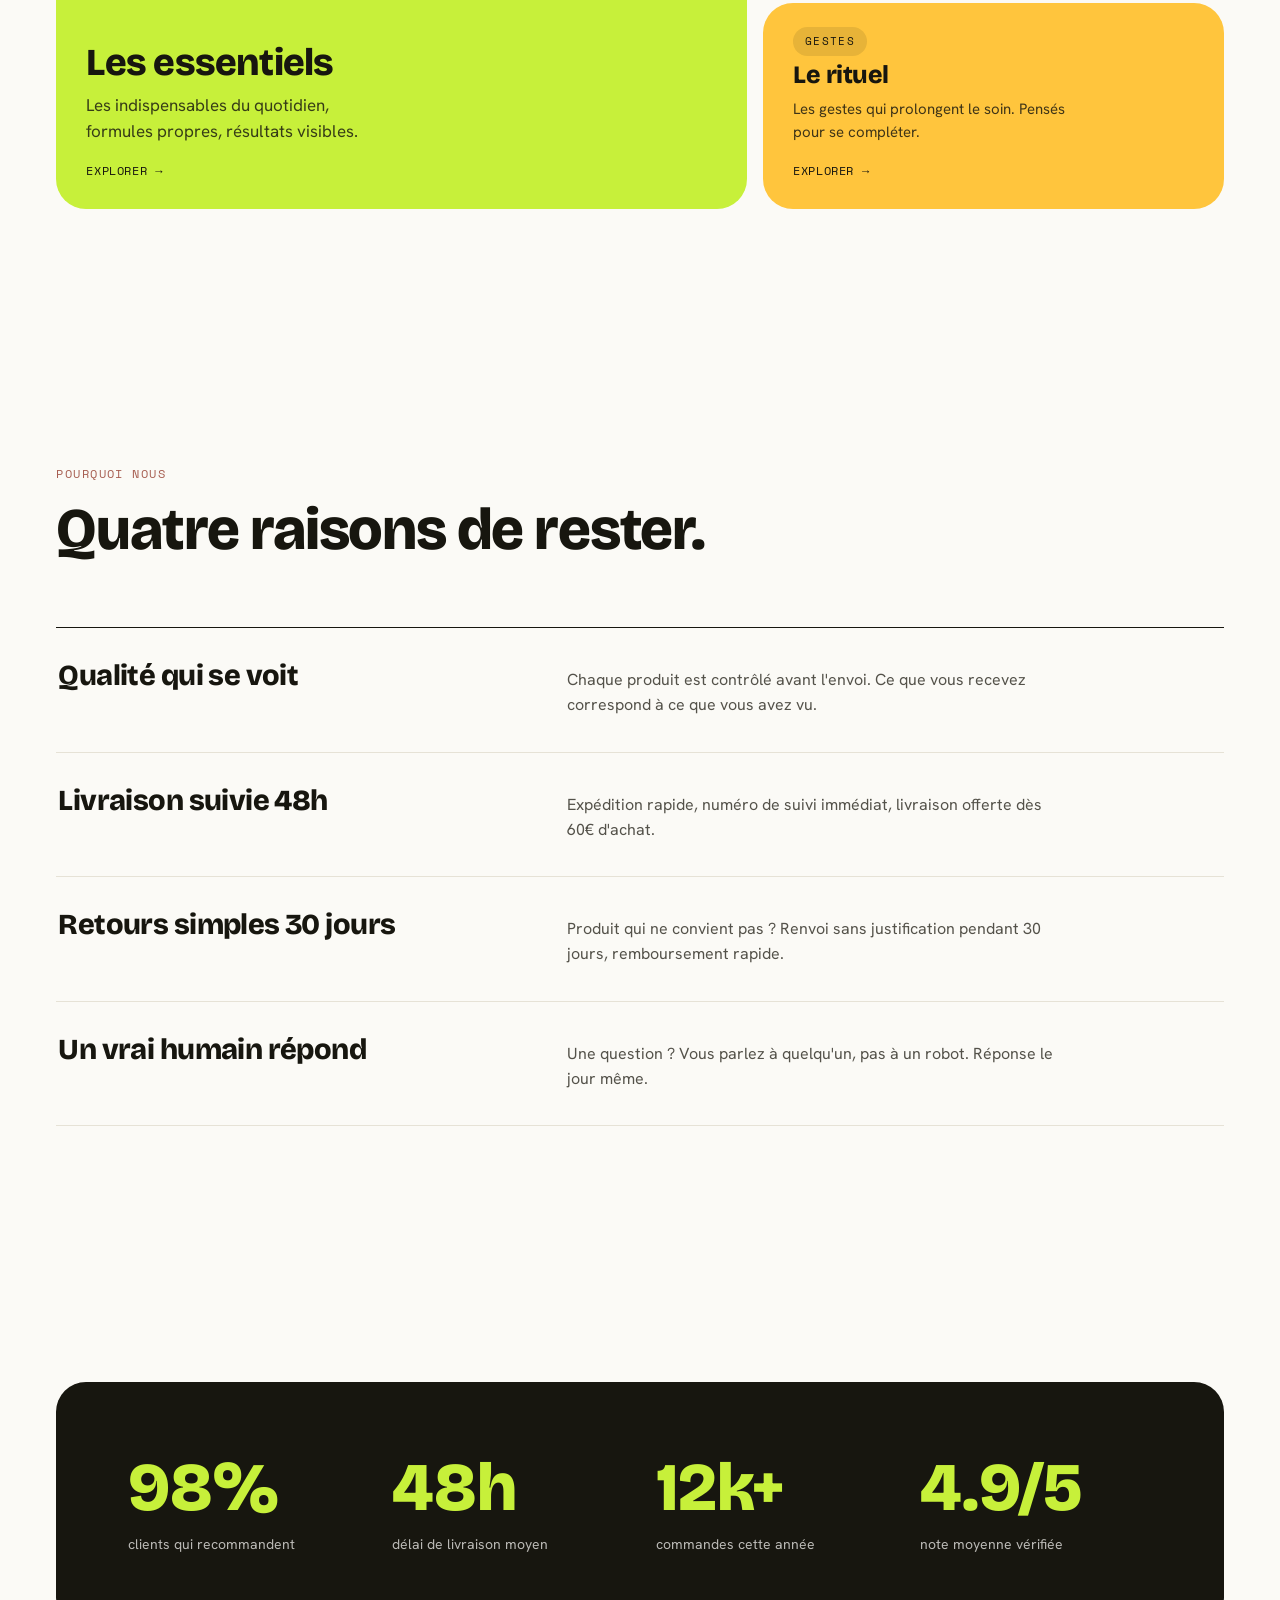
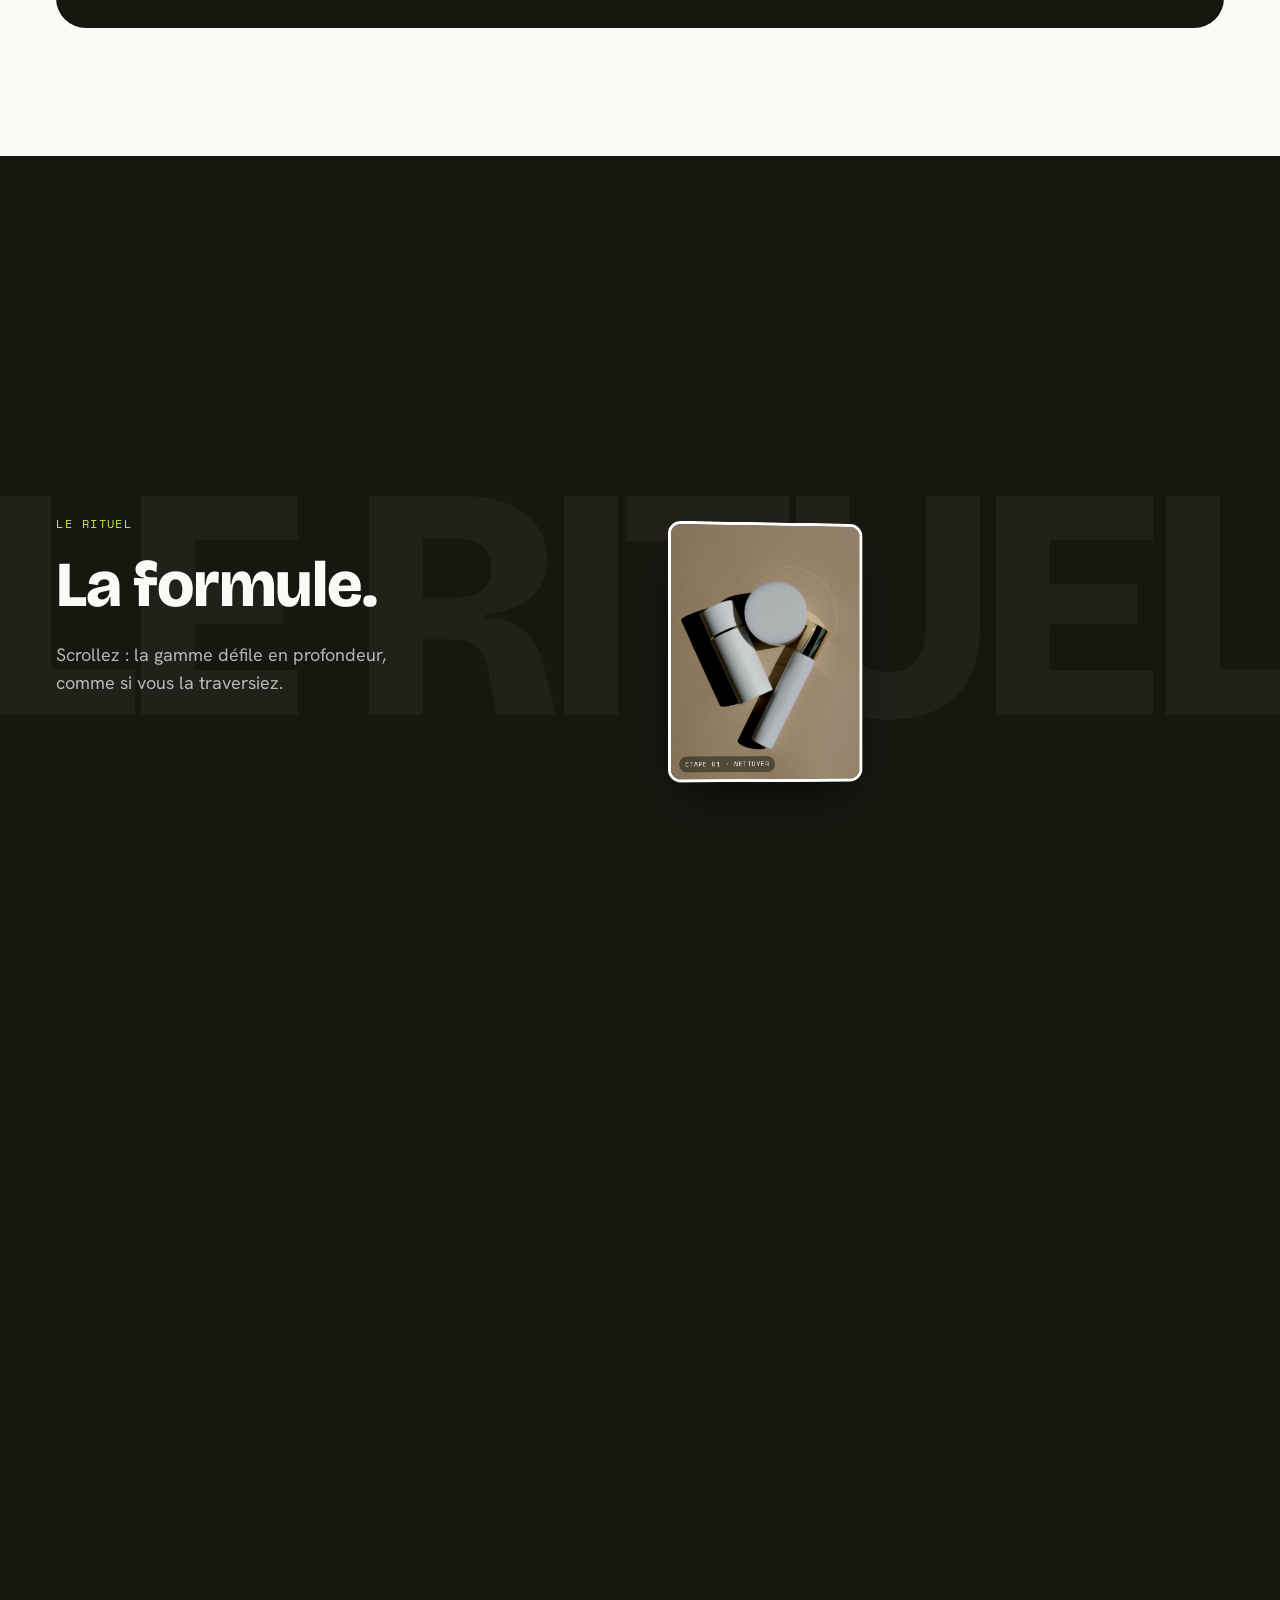
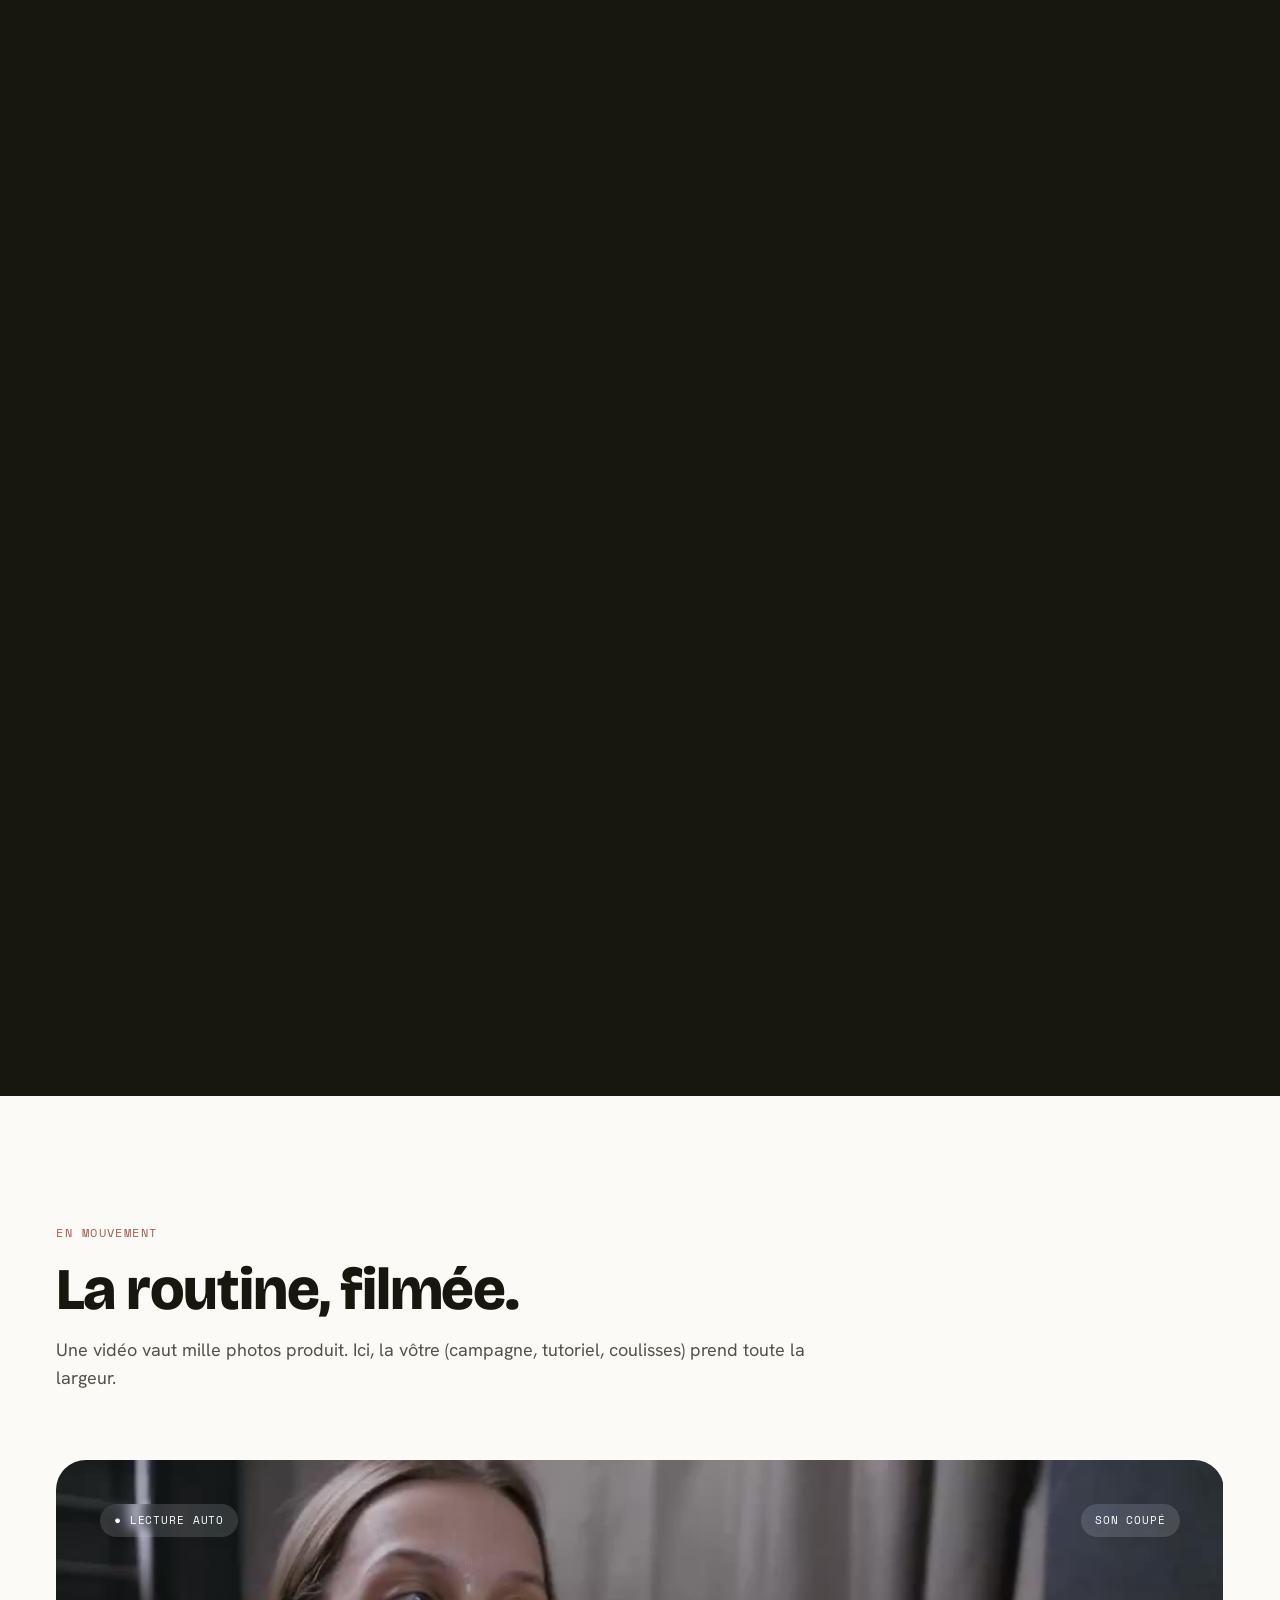
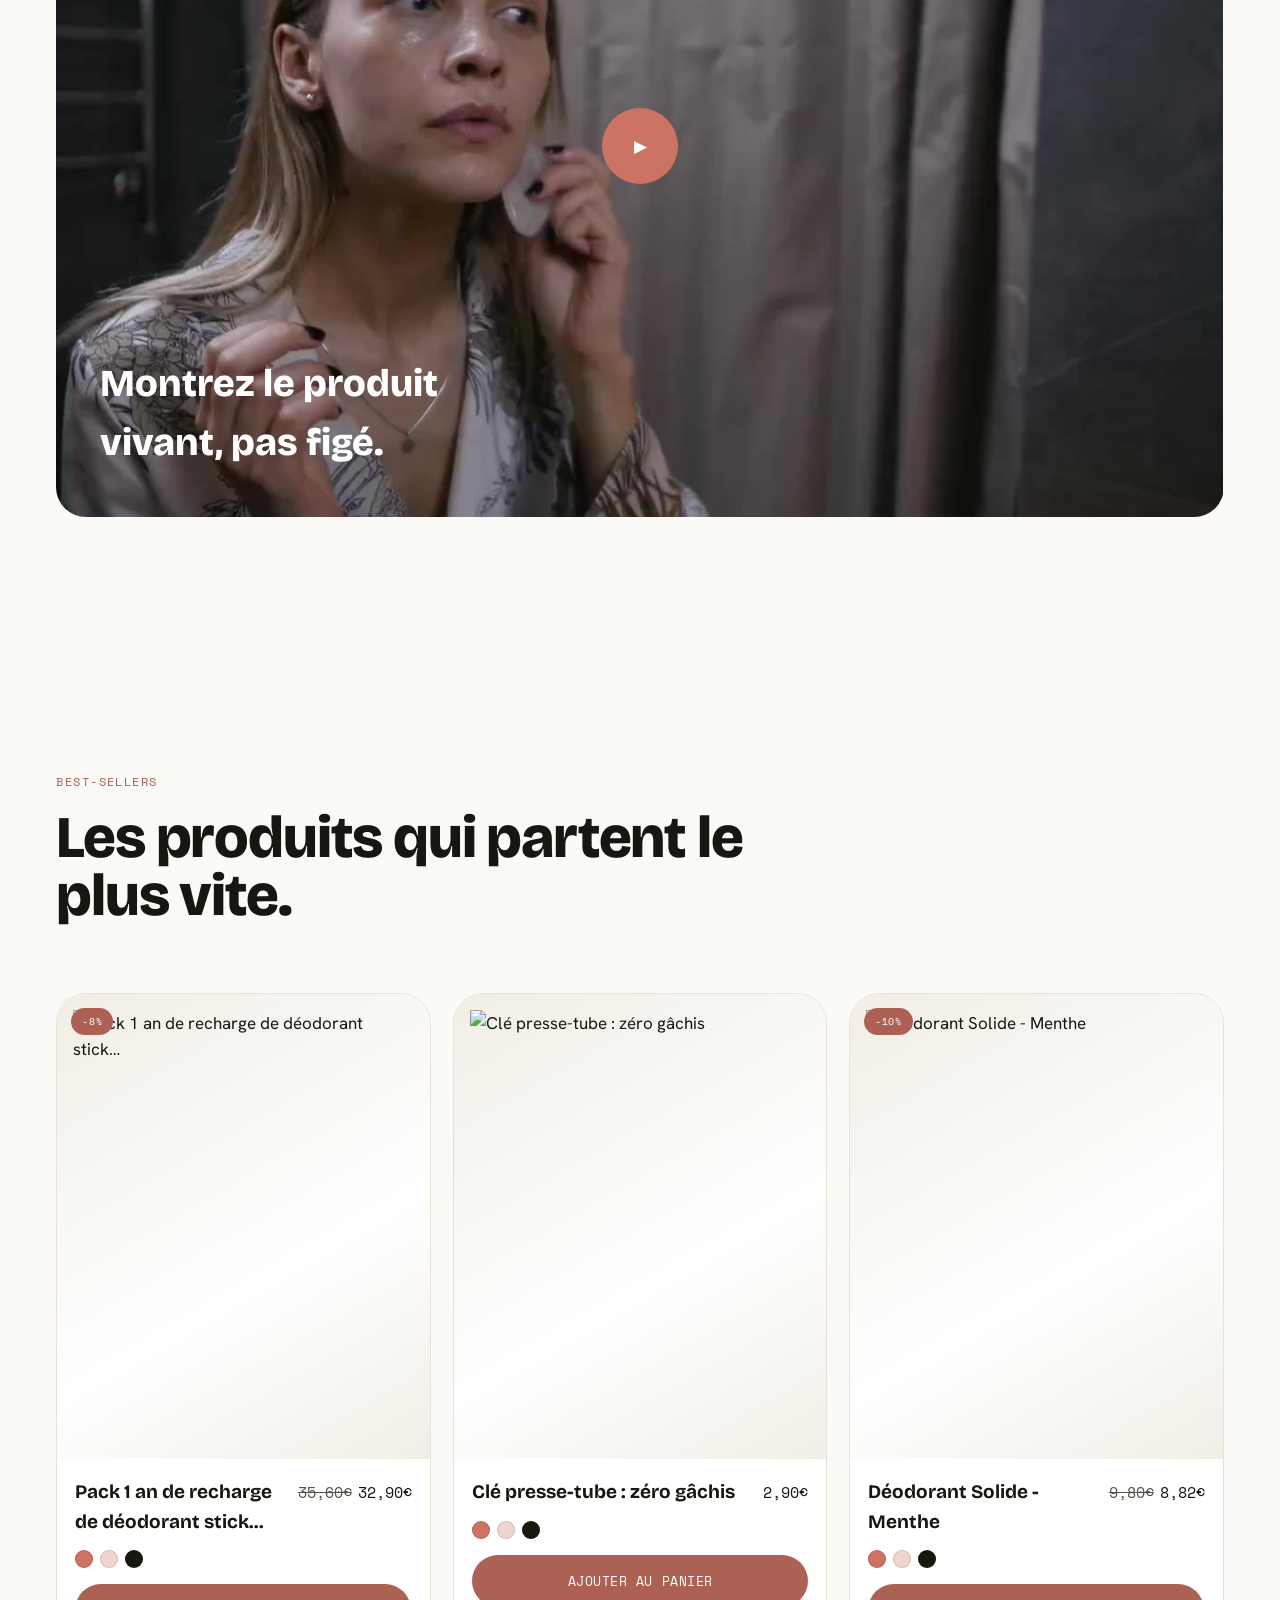
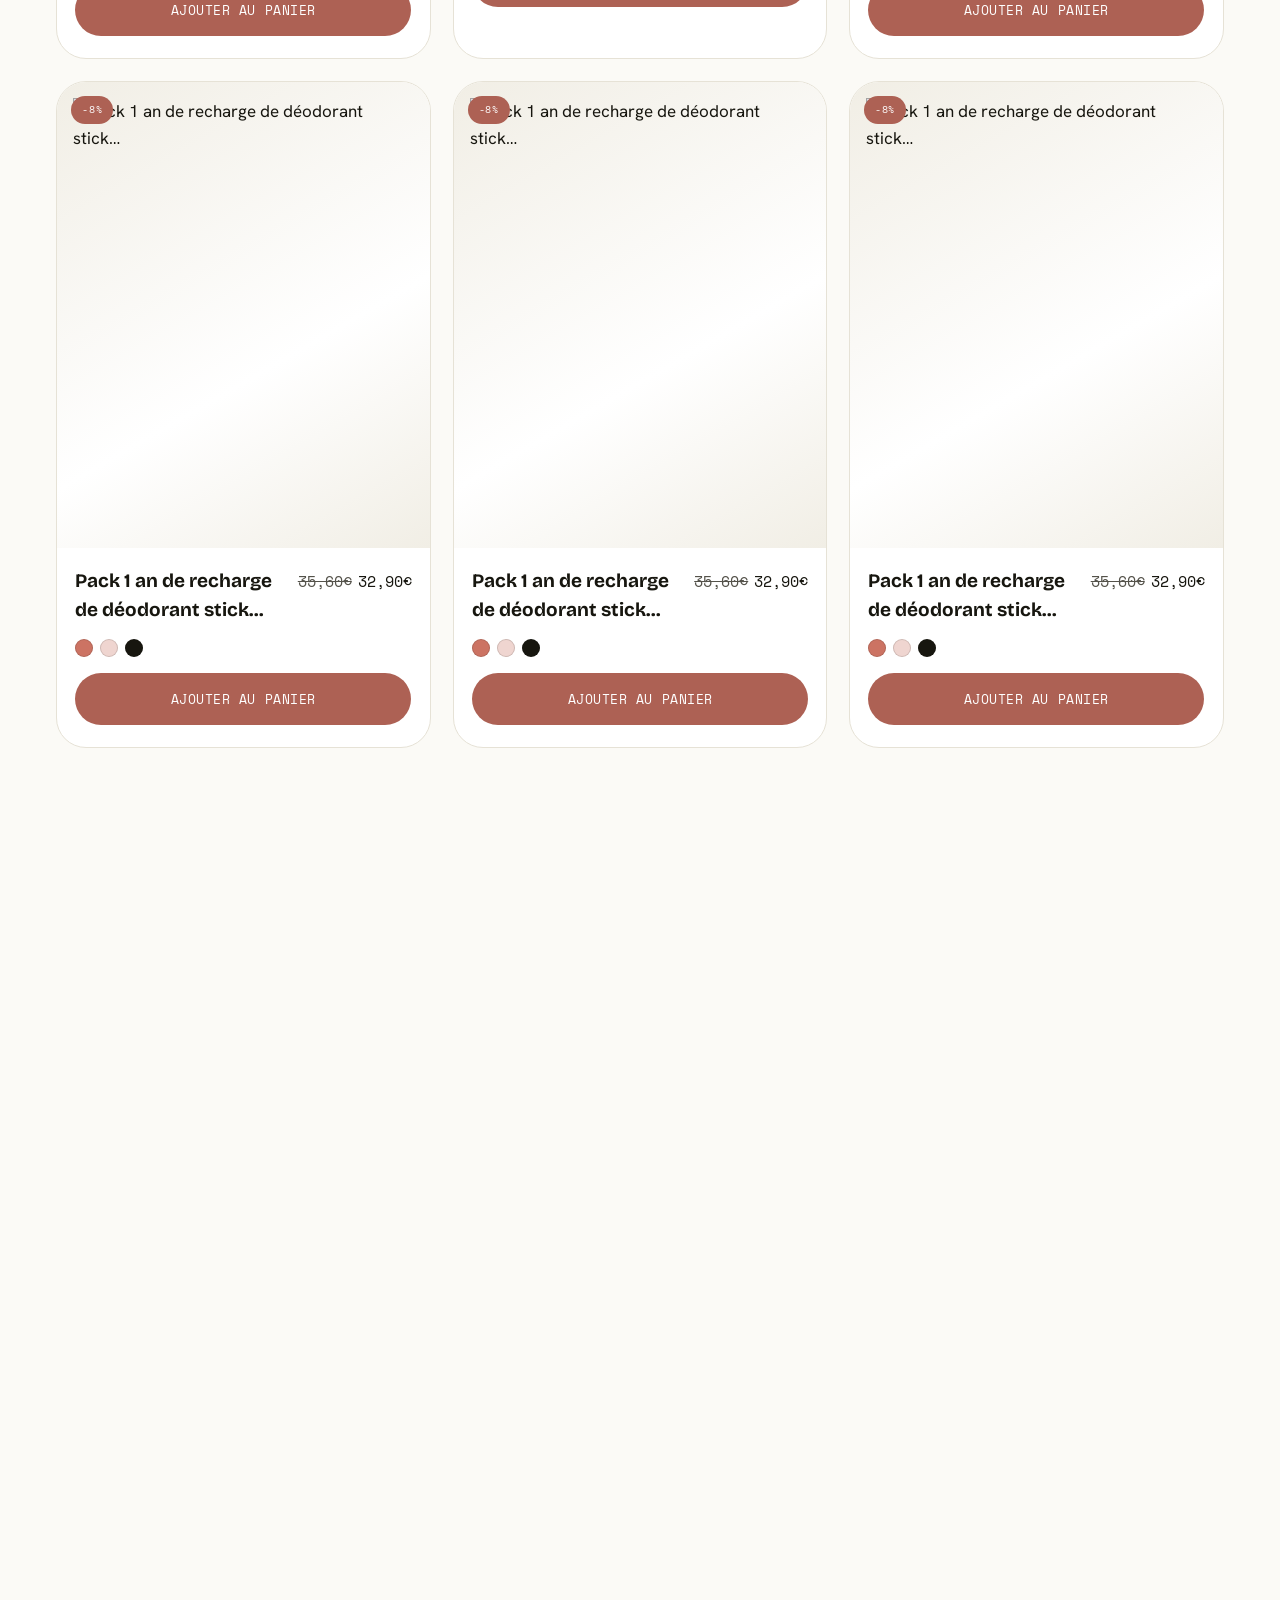
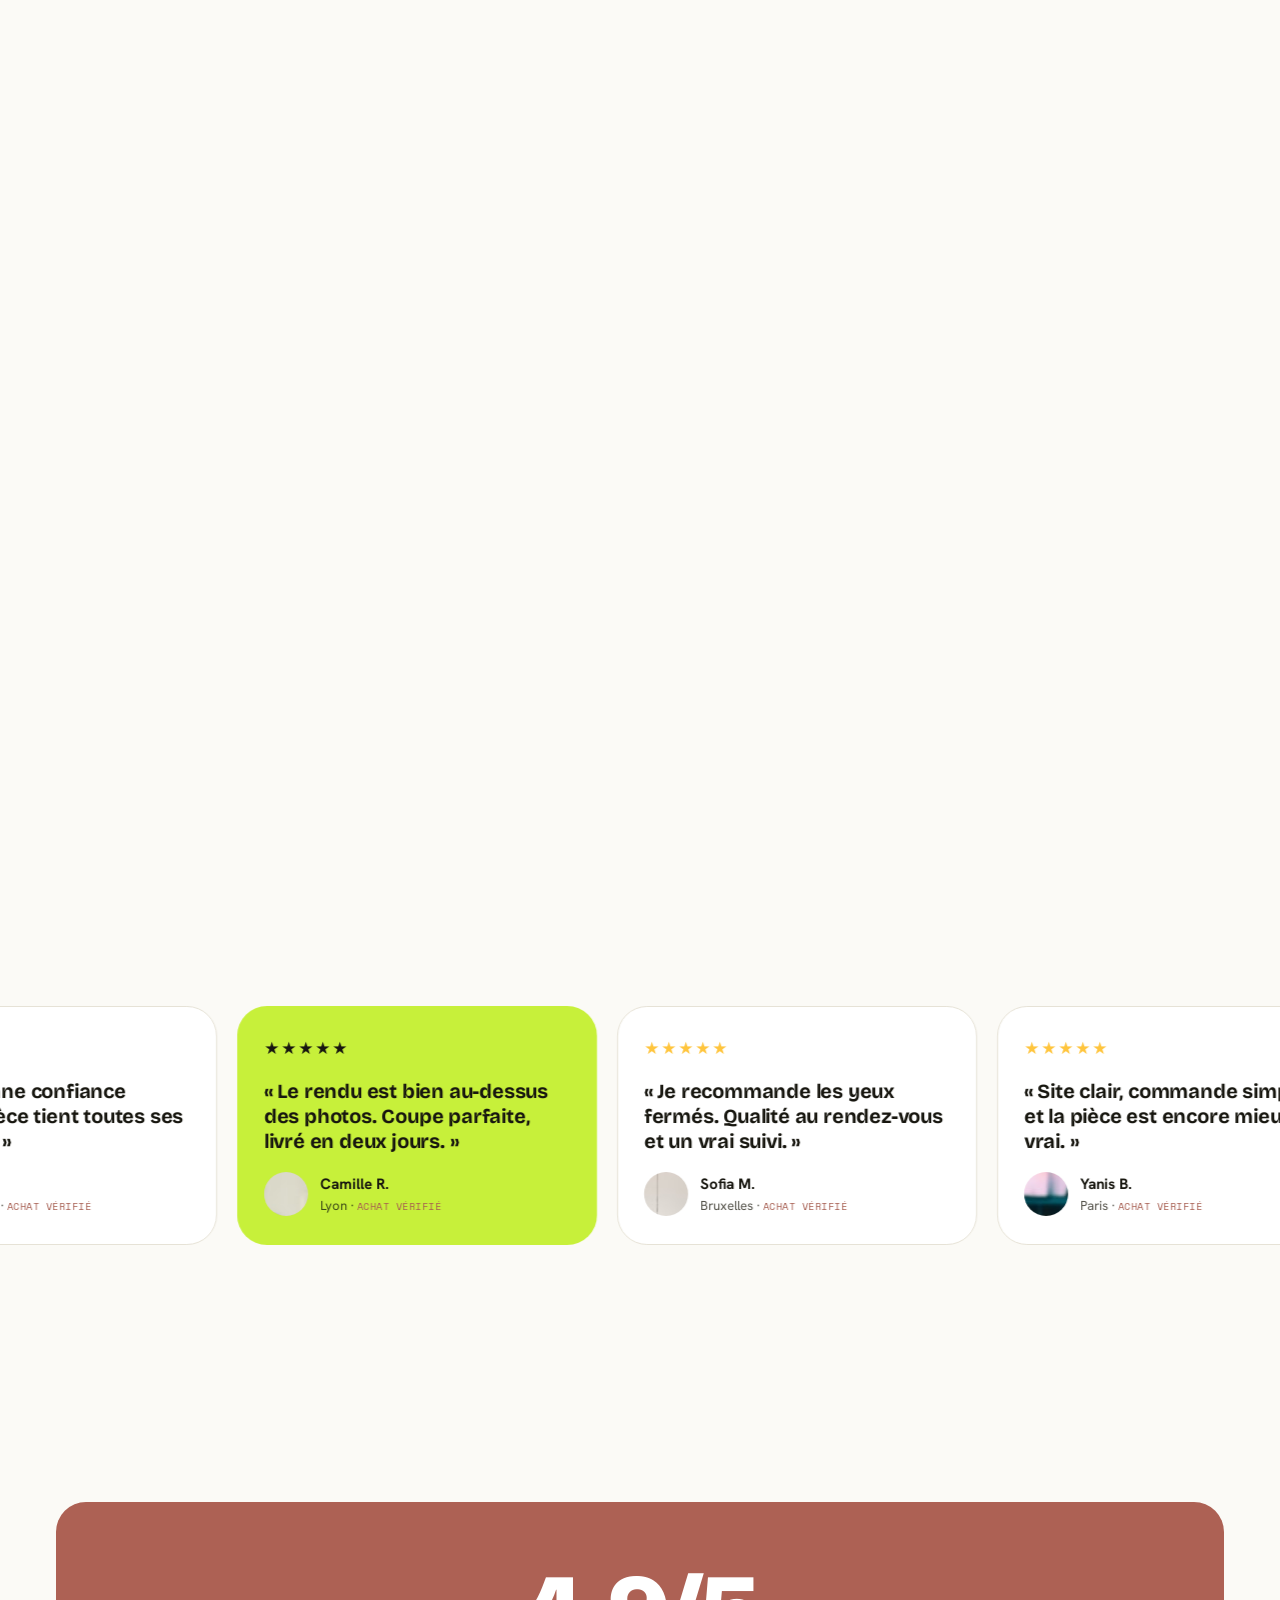
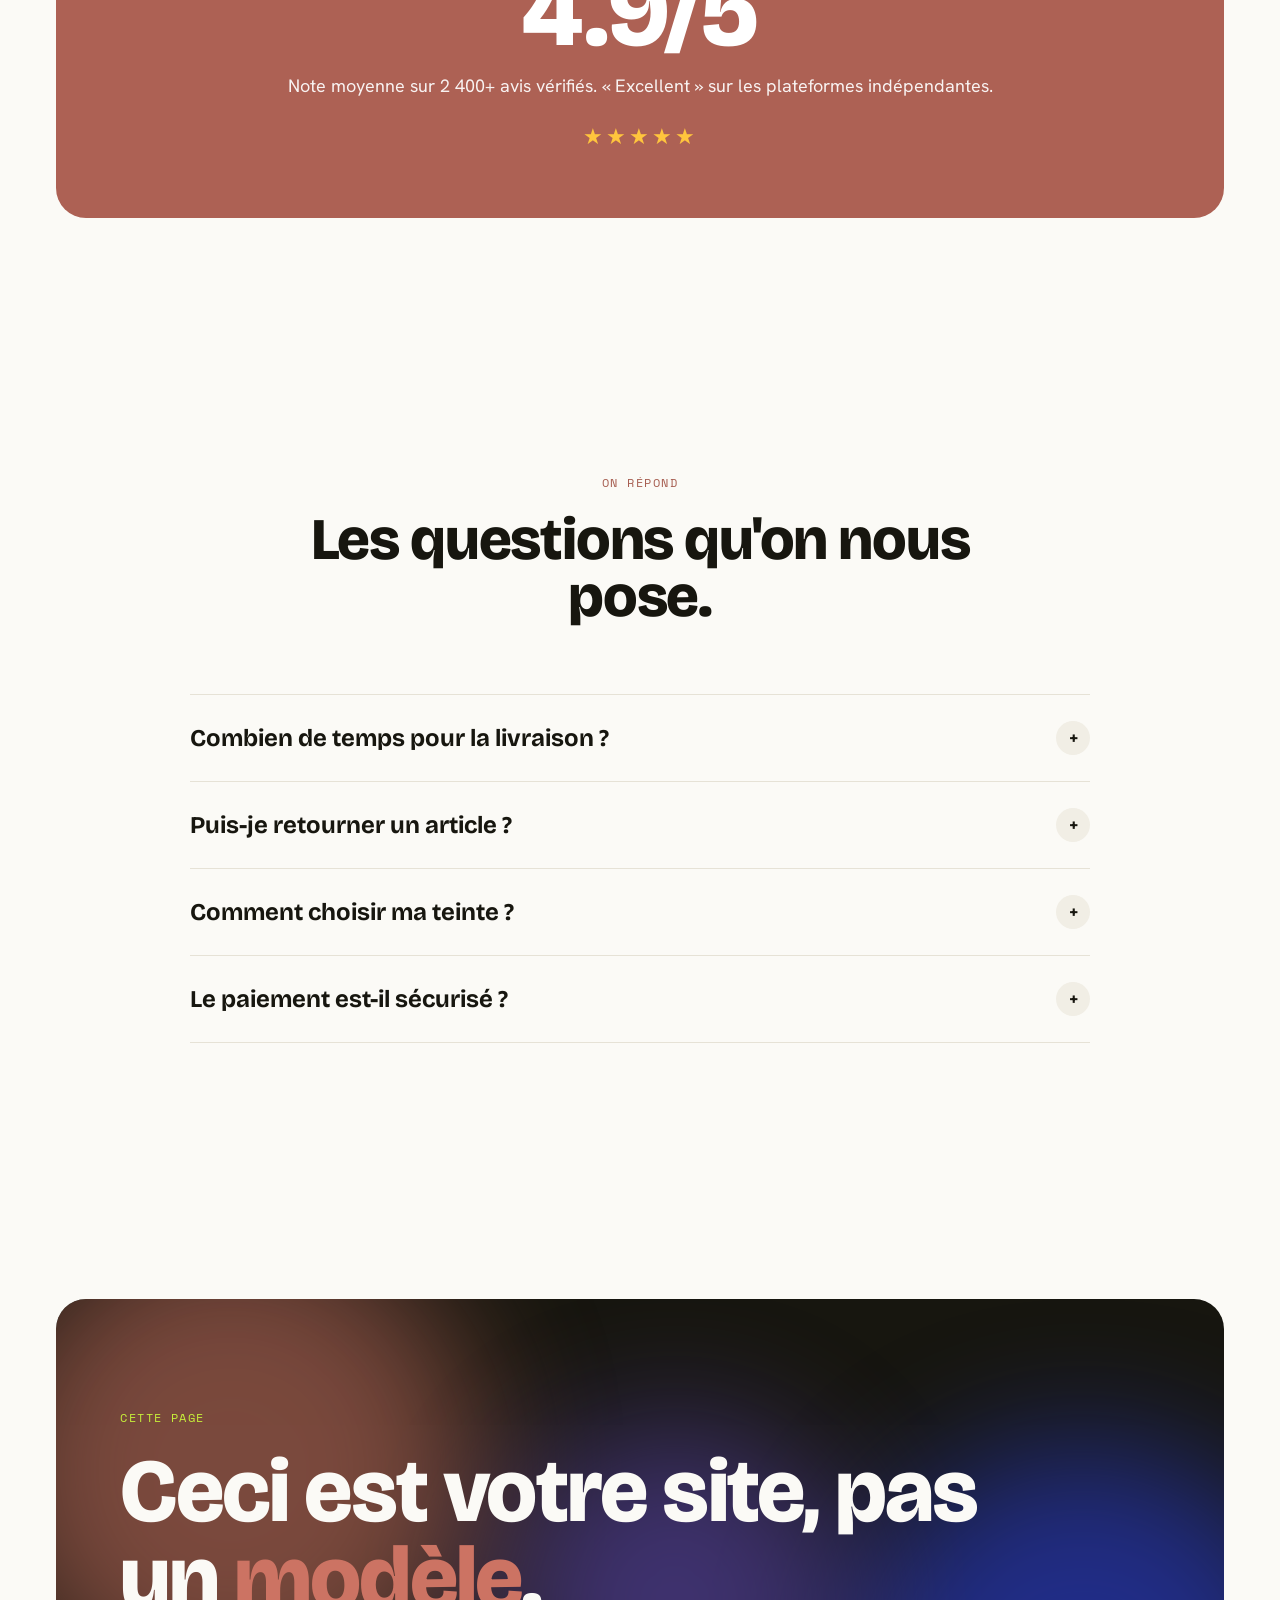
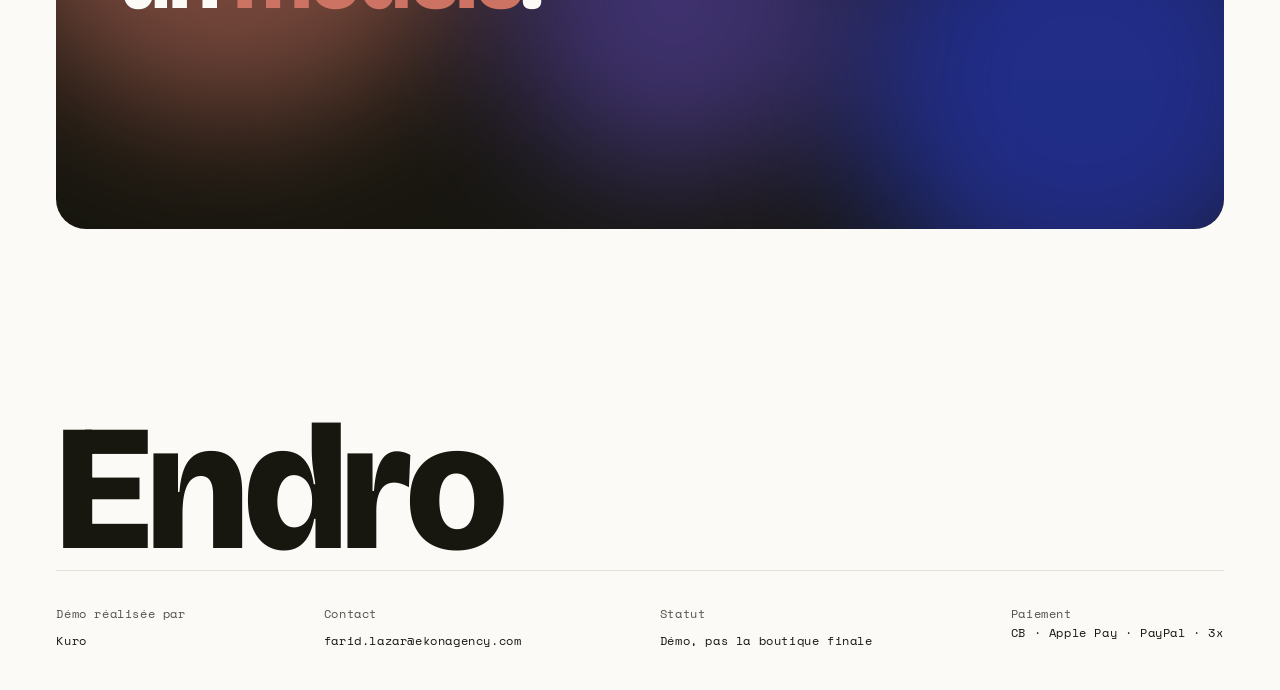
==== commit 7eff76a8: "3D/design premium: verre refraction reelle (transmission Three.js), liquid glass (SVG displacement, " ====
--- a/endro/index.html
+++ b/endro/index.html
@@ -49,7 +49,7 @@
 <header class="hero wrap" id="top">
   <div class="hero__grid">
     <div class="hero__col">
-      <div class="hero__badge" data-anim="rise">
+      <div class="hero__badge" data-anim="rise" data-glass data-glass-radius="999">
         <span class="hero__stars" role="img" aria-label="Noté 4,9 sur 5">★★★★★</span>
         <b>4,9/5</b><span>· 2 400+ avis vérifiés</span>
       </div>
@@ -67,6 +67,7 @@
           <i style="background-image:url(assets/img/av1.jpg)"></i>
         </div>
         <p><b>+12 000 clients</b> accompagnés cette année</p>
+        <canvas class="hero__sig" id="heroSig" aria-hidden="true"></canvas>
       </div>
     </div>
 
@@ -84,7 +85,7 @@
             <source src="assets/hero-film.mp4" type="video/mp4"></video>
           <span class="lbl">● Campagne</span>
         </div>
-        <div class="hero__tag hero__tag--b" data-anim="pop" style="top:2%;right:1%;bottom:auto">Bougez la souris ↗</div>
+        <div class="hero__tag hero__tag--b" data-anim="pop" data-glass data-glass-radius="999" style="top:2%;right:1%;bottom:auto">Bougez la souris ↗</div>
       </div>
     </div>
   </div>
@@ -192,8 +193,8 @@
     </video>
     <div class="video__ov">
       <div class="top">
-        <span class="video__badge">● Lecture auto</span>
-        <span class="video__badge">Son coupé</span>
+        <span class="video__badge" data-glass data-glass-radius="999">● Lecture auto</span>
+        <span class="video__badge" data-glass data-glass-radius="999">Son coupé</span>
       </div>
       <div class="video__play" aria-hidden="true">▶</div>
       <div class="video__cap">Montrez le produit vivant, pas figé.</div>
--- a/endro/styles.css
+++ b/endro/styles.css
@@ -105,8 +105,9 @@
 .hero{ position:relative; padding-top:clamp(40px,6vw,72px); padding-bottom:clamp(40px,6vw,80px); overflow:hidden; }
 .hero__grid{ display:grid; grid-template-columns:1.02fr .98fr; gap:clamp(24px,4vw,64px); align-items:center; }
 @media (max-width:940px){ .hero__grid{ grid-template-columns:1fr; } }
-.hero__badge{ display:inline-flex; align-items:center; gap:10px; background:var(--card); border:1px solid var(--line);
-  border-radius:var(--r-pill); padding:7px 14px 7px 8px; margin-bottom:26px; box-shadow:0 6px 24px rgba(23,22,15,.05); }
+.hero__badge{ display:inline-flex; align-items:center; gap:10px; background:color-mix(in srgb, var(--card) 72%, transparent); border:1px solid var(--line);
+  border-radius:var(--r-pill); padding:7px 14px 7px 8px; margin-bottom:26px; box-shadow:0 6px 24px rgba(23,22,15,.05);
+  backdrop-filter:blur(14px) saturate(160%); -webkit-backdrop-filter:blur(14px) saturate(160%); }
 .hero__stars{ color:var(--sun); font-size:14px; letter-spacing:1px; }
 .hero__badge b{ font-weight:700; } .hero__badge span{ color:var(--ink-soft); font-size:13px; }
 .hero__title{ font-size:clamp(46px,6.6vw,88px); margin-bottom:24px; }
@@ -124,6 +125,10 @@
 .hero__avatars i{ width:38px; height:38px; border-radius:50%; border:2px solid var(--paper); margin-left:-12px; background-size:cover; }
 .hero__avatars i:first-child{ margin-left:0; }
 .hero__proof p{ font-size:14px; color:var(--ink-soft); } .hero__proof b{ color:var(--ink); }
+/* signature liquide (logo prospect anime en metal liquide, si detecte par le pipeline) */
+.hero__sig{ width:44px; height:44px; border-radius:50%; flex:none; display:none;
+  filter:drop-shadow(0 3px 10px rgba(23,22,15,.22)); }
+.hero__sig.is-on{ display:block; }
 
 .hero__stage{ position:relative; aspect-ratio:1/1; }
 .hero__canvas{ position:absolute; inset:0; width:100%; height:100%; }
@@ -131,8 +136,9 @@
   background:radial-gradient(120% 120% at 30% 25%, var(--sun), var(--brand) 55%, var(--violet)); filter:blur(4px); opacity:.16;
   animation:blob 14s var(--e-io) infinite alternate; }
 @keyframes blob{ to{ border-radius:54% 46% 42% 58%/58% 56% 44% 42%; transform:rotate(12deg) scale(1.05); } }
-.hero__tag{ position:absolute; z-index:3; background:var(--card); border:1px solid var(--line); border-radius:var(--r-pill);
-  padding:8px 14px; font-family:var(--f-mono); font-size:11px; letter-spacing:.04em; box-shadow:0 10px 30px rgba(23,22,15,.08); display:flex; align-items:center; gap:8px; }
+.hero__tag{ position:absolute; z-index:3; background:color-mix(in srgb, var(--card) 68%, transparent); border:1px solid var(--line); border-radius:var(--r-pill);
+  padding:8px 14px; font-family:var(--f-mono); font-size:11px; letter-spacing:.04em; box-shadow:0 10px 30px rgba(23,22,15,.08); display:flex; align-items:center; gap:8px;
+  backdrop-filter:blur(12px) saturate(160%); -webkit-backdrop-filter:blur(12px) saturate(160%); }
 .hero__tag::before{ content:""; width:8px; height:8px; border-radius:50%; }
 .hero__tag--a{ top:14%; left:-2%; } .hero__tag--a::before{ background:var(--brand); }
 .hero__tag--b{ bottom:16%; right:-3%; } .hero__tag--b::before{ background:var(--cobalt); }
@@ -196,7 +202,7 @@
 .video video{ width:100%; height:100%; object-fit:cover; }
 .video__ov{ position:absolute; inset:0; display:flex; flex-direction:column; justify-content:space-between; padding:clamp(24px,4vw,44px); pointer-events:none; }
 .video__ov .top{ display:flex; justify-content:space-between; color:#fff; }
-.video__badge{ font-family:var(--f-mono); font-size:11px; letter-spacing:.08em; text-transform:uppercase; background:rgba(255,255,255,.14); backdrop-filter:blur(6px); padding:8px 14px; border-radius:var(--r-pill); }
+.video__badge{ font-family:var(--f-mono); font-size:11px; letter-spacing:.08em; text-transform:uppercase; color:#fff; background:rgba(255,255,255,.14); backdrop-filter:blur(6px) saturate(160%); -webkit-backdrop-filter:blur(6px) saturate(160%); padding:8px 14px; border-radius:var(--r-pill); }
 .video__play{ width:76px; height:76px; border-radius:50%; background:var(--brand); color:#fff; display:grid; place-items:center; align-self:center; margin:auto; }
 .video__cap{ color:#fff; font-family:var(--f-display); font-weight:800; font-size:clamp(22px,3vw,38px); max-width:16ch; }
 .video__note{ margin-top:16px; font-family:var(--f-mono); font-size:11px; letter-spacing:.06em; text-transform:uppercase; color:var(--ink-soft); }
@@ -291,7 +297,8 @@
 .footer__mark{ font-family:var(--f-display); font-weight:800; font-size:clamp(60px,14vw,180px); line-height:.8; letter-spacing:-.03em; margin-bottom:10px; }
 
 /* images */
-.media__img{ position:absolute; inset:0; width:100%; height:100%; object-fit:cover; }
+/* produits : contain + padding => photo prospect entiere, jamais rognee (mentions/bords preserves) */
+.media__img{ position:absolute; inset:0; width:100%; height:100%; box-sizing:border-box; padding:16px; object-fit:contain; }
 .imgcover{ width:100%; height:100%; object-fit:cover; display:block; }
 
 /* =========================================================
